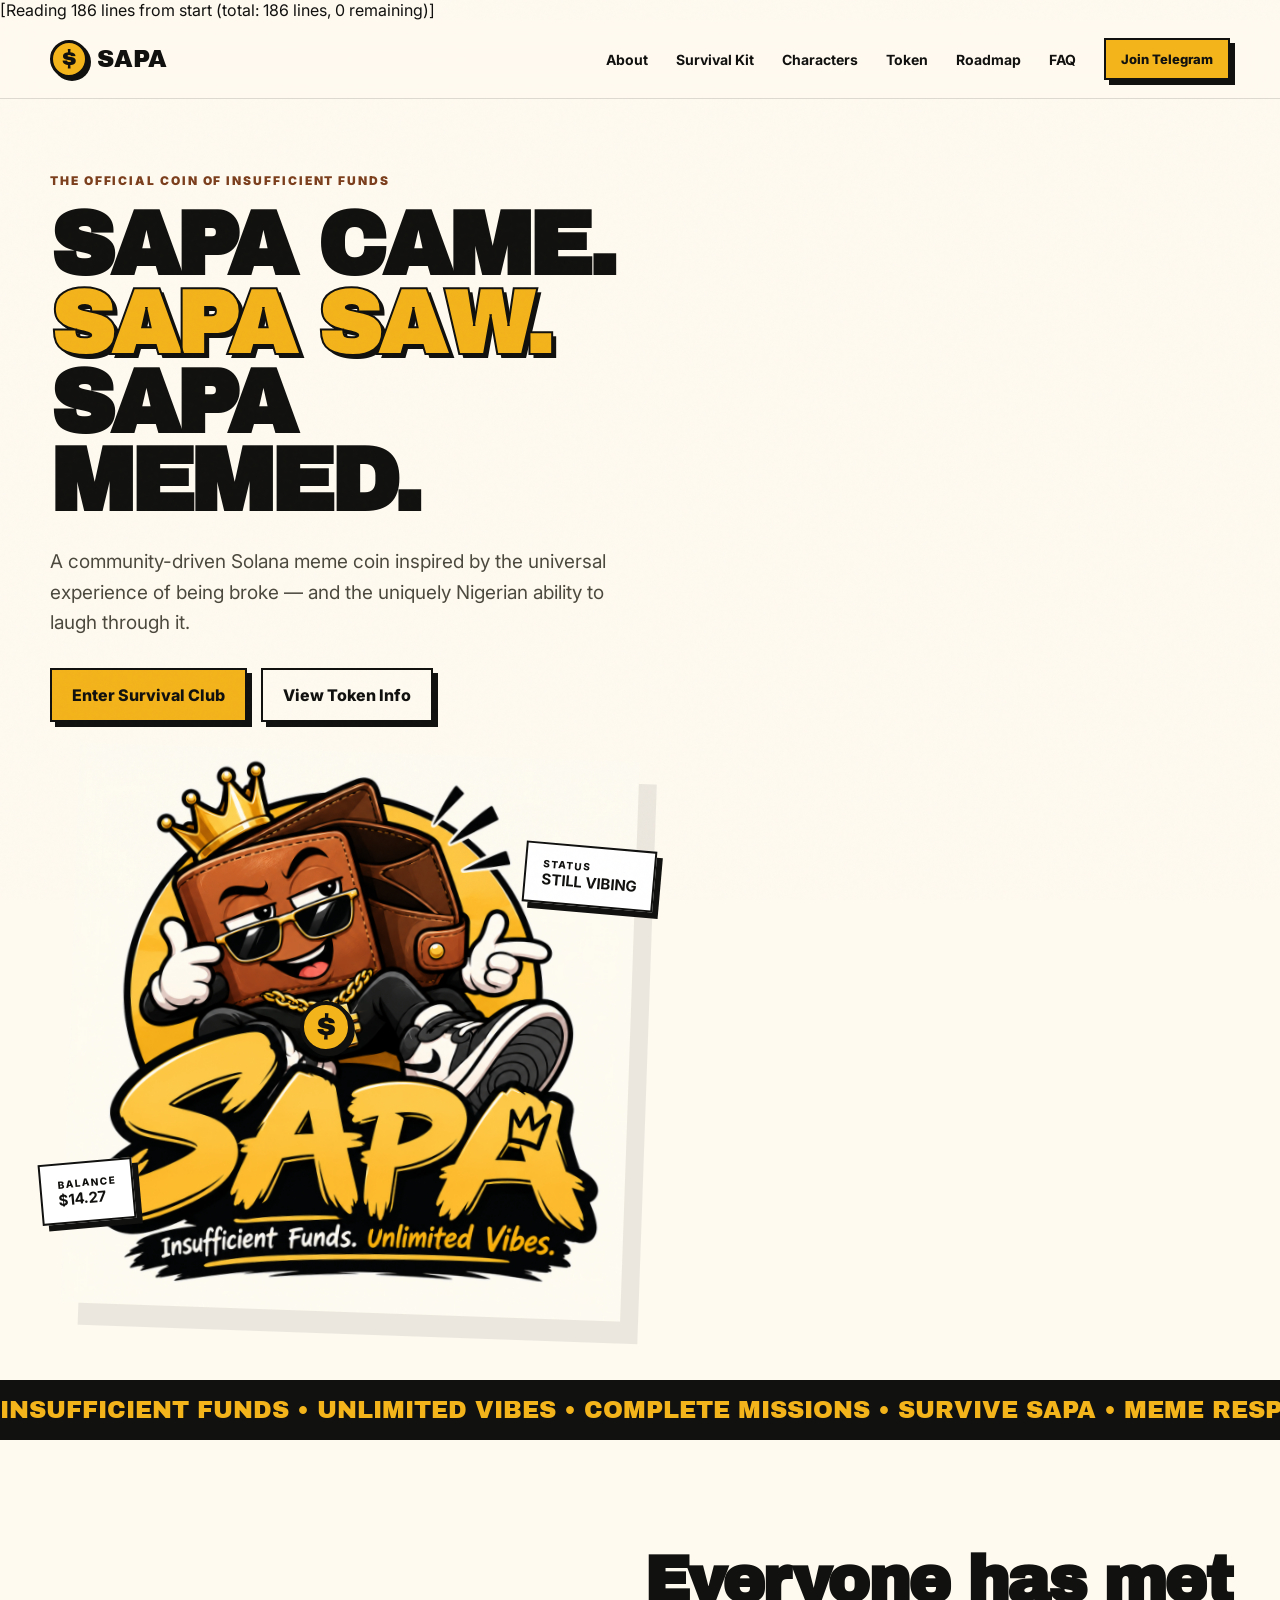
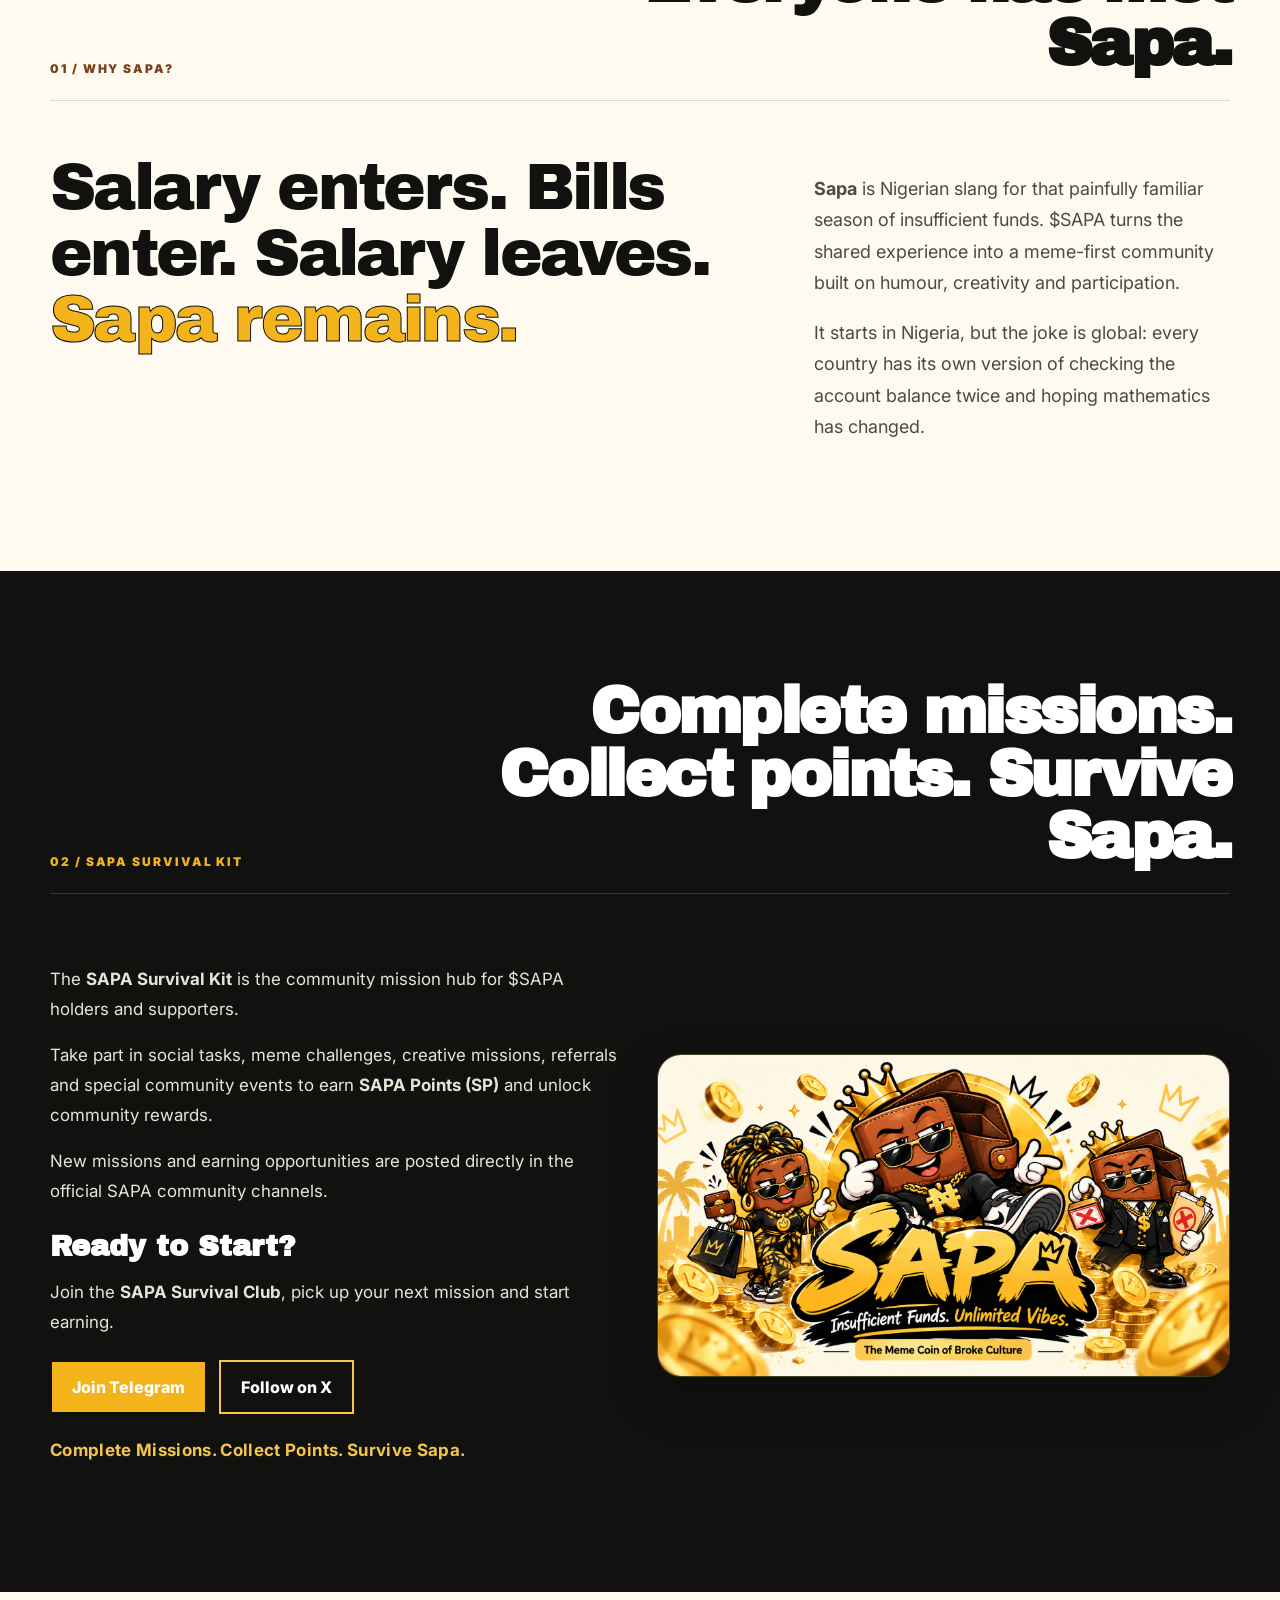
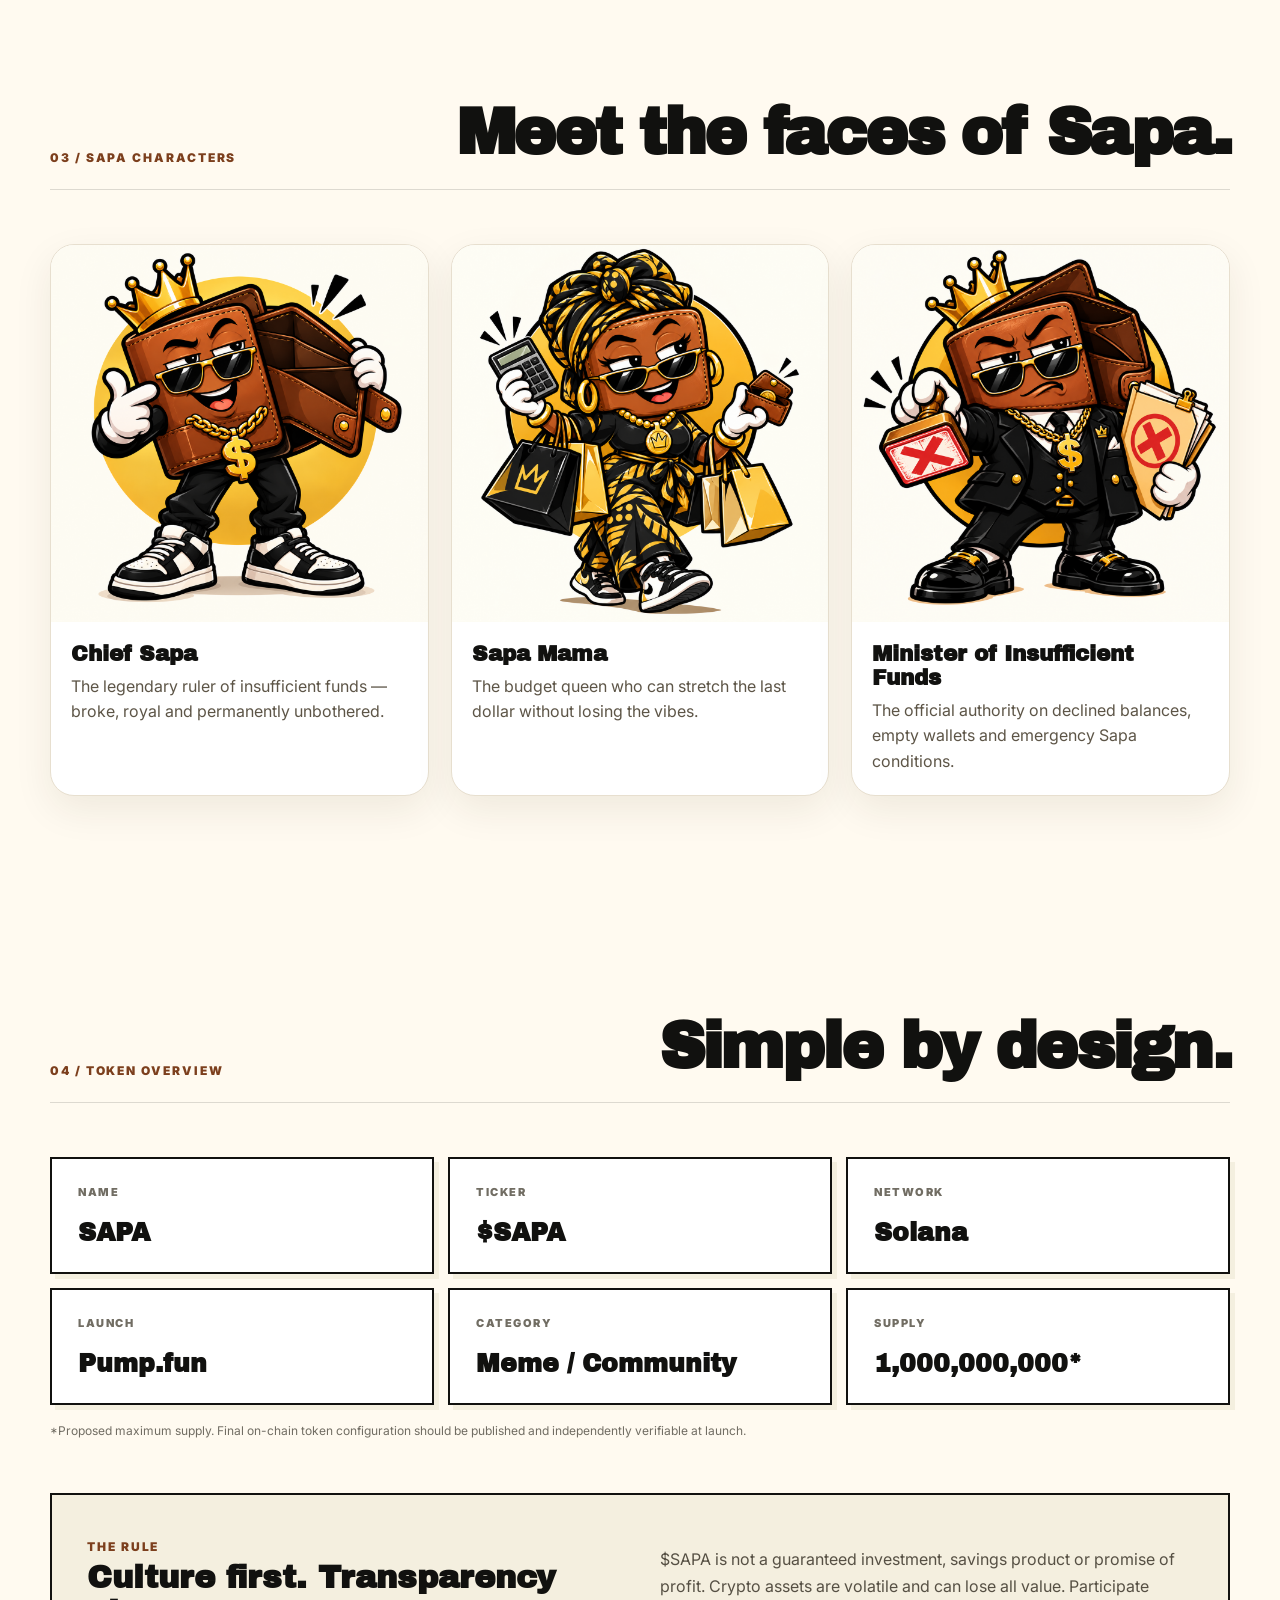
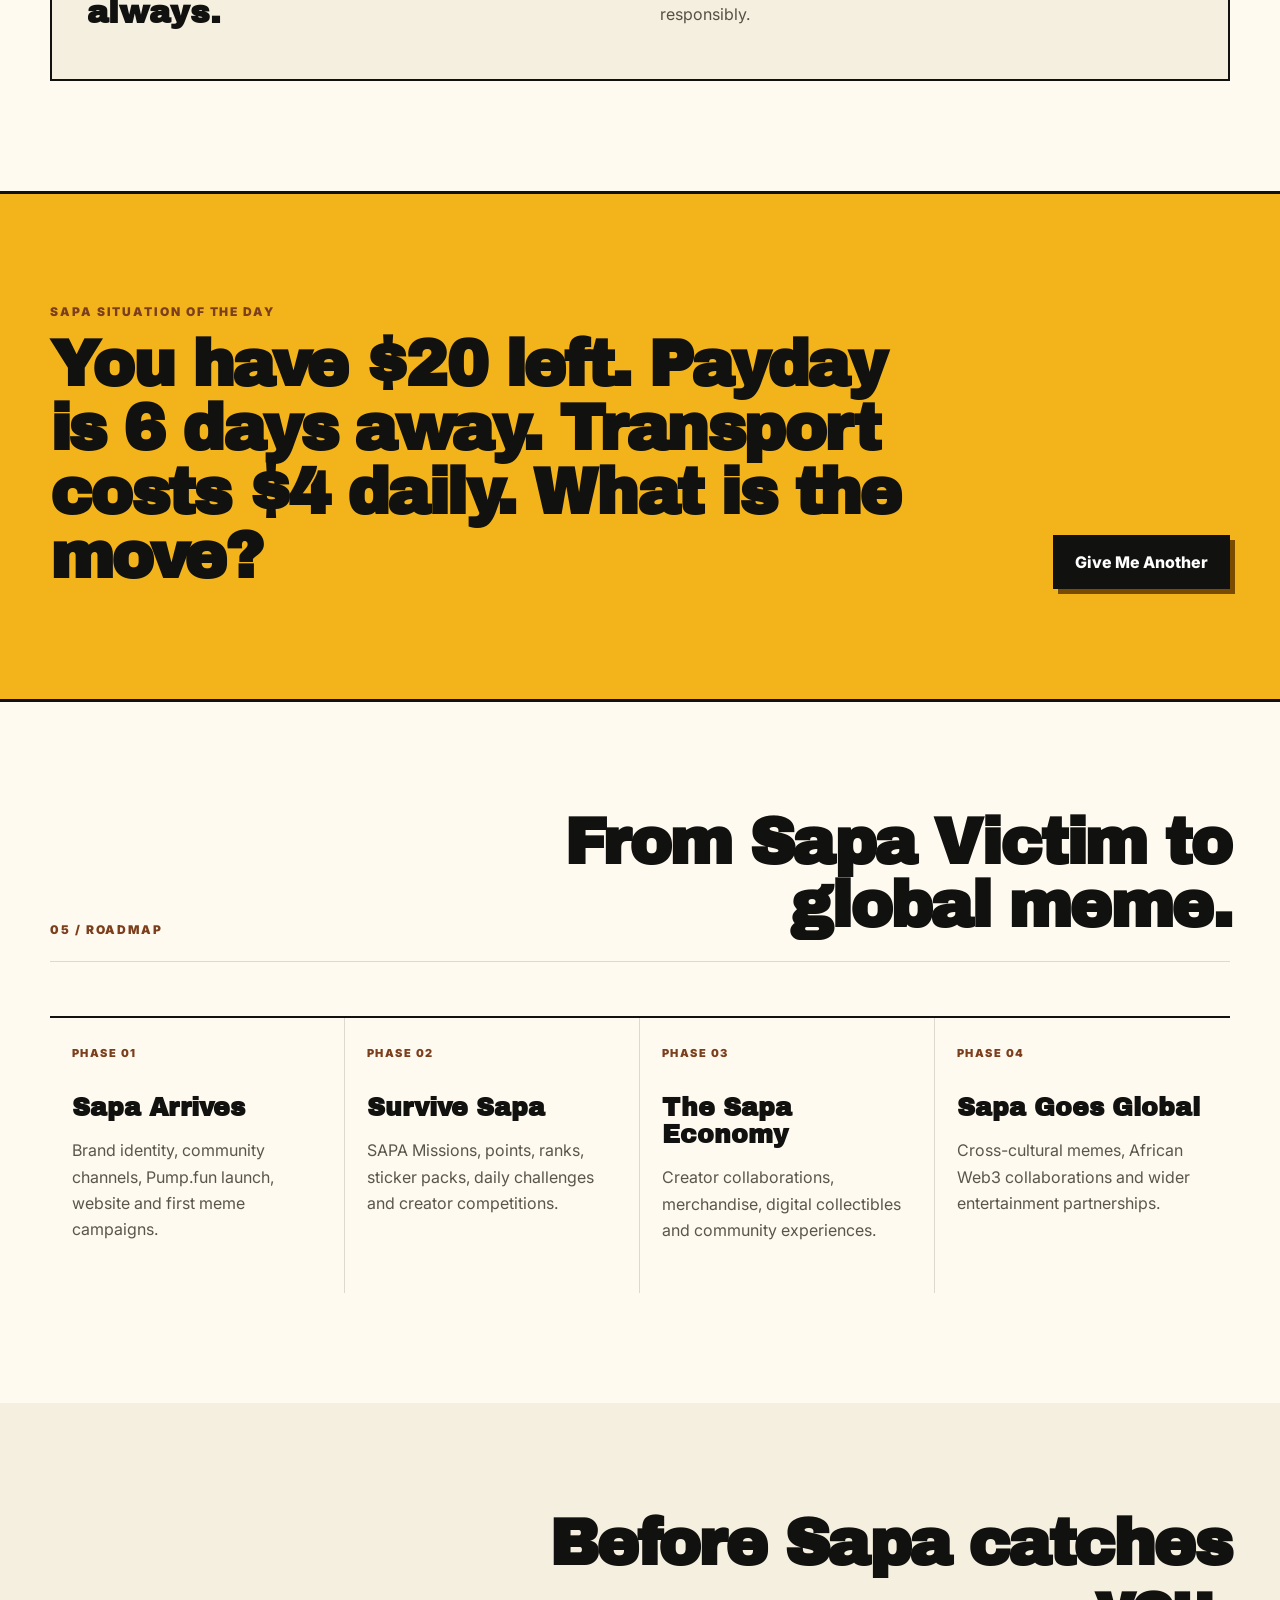
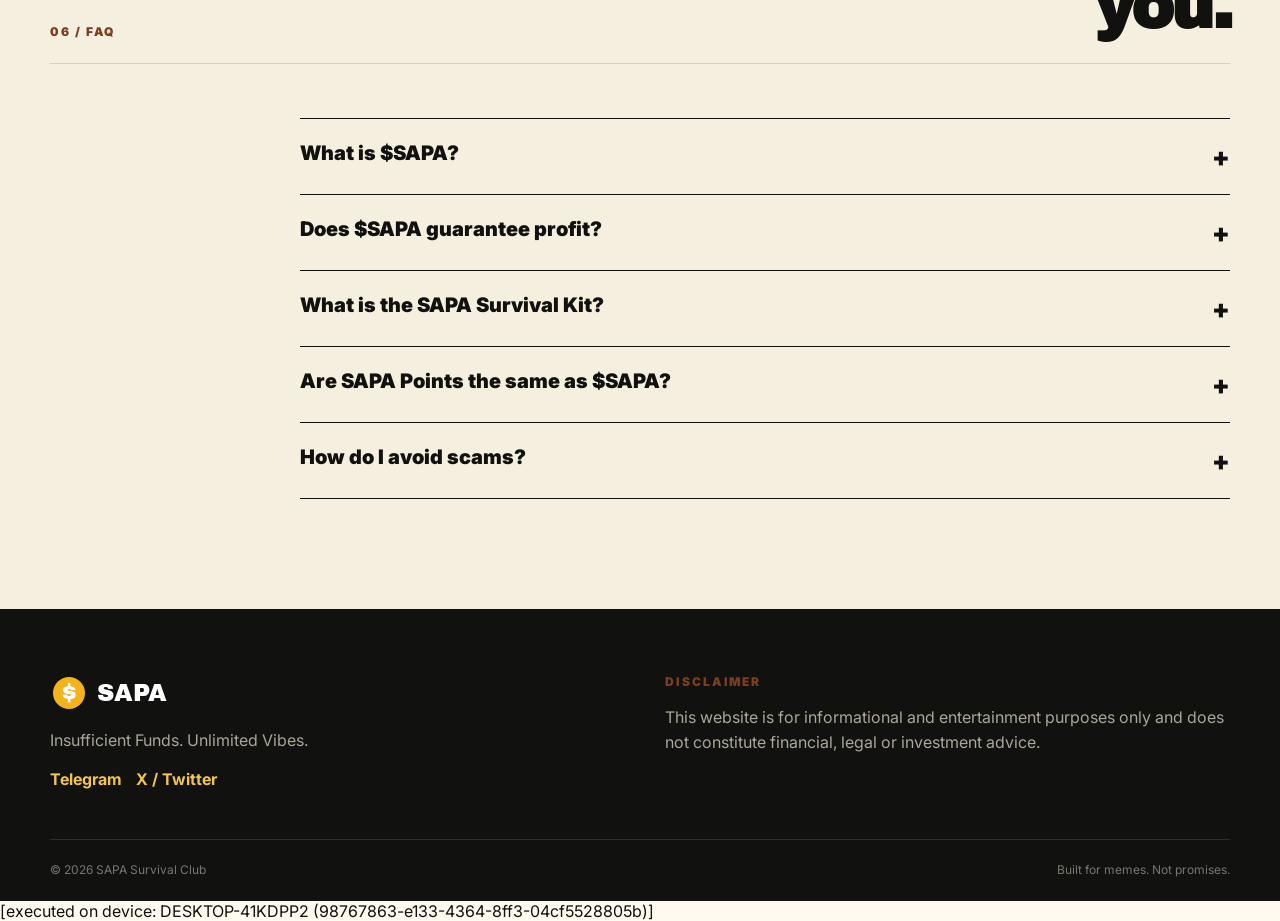
==== index.html @ d14138db "Initial SAPA site Co-authored-by: Copilot <223556219+Copilot@users.noreply.github.com>" ====
[Reading 186 lines from start (total: 186 lines, 0 remaining)]

<!DOCTYPE html>
<html lang="en">
<head>
  <meta charset="UTF-8" />
  <meta name="viewport" content="width=device-width, initial-scale=1.0" />
  <meta name="theme-color" content="#f3b31b" />
  <meta name="referrer" content="strict-origin-when-cross-origin" />
  <meta name="description" content="$SAPA — Insufficient Funds. Unlimited Vibes. A community-driven meme culture website inspired by Nigerian internet culture." />
  <title>$SAPA — Insufficient Funds. Unlimited Vibes.</title>
  <meta name="robots" content="index,follow" />
  <link rel="preconnect" href="https://fonts.googleapis.com">
  <link rel="preconnect" href="https://fonts.gstatic.com" crossorigin>
  <link href="https://fonts.googleapis.com/css2?family=Archivo+Black&family=Inter:wght@400;500;600;700;800&display=swap" rel="stylesheet">
  <link rel="stylesheet" href="styles.css" />
</head>
<body>
  <div class="noise"></div>
  <header class="nav-wrap">
    <nav class="nav container">
      <a class="brand" href="#home"><span class="coin-dot">$</span><span>SAPA</span></a>
      <button class="menu-btn" aria-label="Open menu" aria-expanded="false">☰</button>
      <div class="nav-links">
        <a href="#about">About</a>
        <a href="#survival">Survival Kit</a>
        <a href="#characters">Characters</a>
        <a href="#token">Token</a>
        <a href="#roadmap">Roadmap</a>
        <a href="#faq">FAQ</a>
      </div>
      <a class="btn btn-small" href="https://t.me/SAPALetMyPeopleGo" target="_blank" rel="noopener">Join Telegram</a>
    </nav>
  </header>

  <main>
    <section class="hero container" id="home">
      <div class="hero-copy">
        <div class="eyebrow">THE OFFICIAL COIN OF INSUFFICIENT FUNDS</div>
        <h1>SAPA CAME.<br><span>SAPA SAW.</span><br>SAPA MEMED.</h1>
        <p class="hero-sub">A community-driven Solana meme coin inspired by the universal experience of being broke — and the uniquely Nigerian ability to laugh through it.</p>
        <div class="hero-actions">
          <a class="btn" href="#survival">Enter Survival Club</a>
          <a class="btn btn-ghost" href="#token">View Token Info</a>
        </div>
        
      <div class="hero-art">
        <div class="halo"></div>
        <img src="sapa-logo.png" alt="SAPA crowned wallet mascot" />
        <span class="currency-pendant" aria-hidden="true">$</span>
        <div class="float-card card-one">BALANCE<br><strong>$14.27</strong></div>
        <div class="float-card card-two">STATUS<br><strong>STILL VIBING</strong></div>
      </div>
    </section>

    <section class="ticker" aria-label="SAPA slogans">
      <div class="ticker-track">
        <span>INSUFFICIENT FUNDS • UNLIMITED VIBES • COMPLETE MISSIONS • SURVIVE SAPA • MEME RESPONSIBLY •</span>
        <span>INSUFFICIENT FUNDS • UNLIMITED VIBES • COMPLETE MISSIONS • SURVIVE SAPA • MEME RESPONSIBLY •</span>
      </div>
    </section>

    <section class="section container" id="about">
      <div class="section-heading">
        <span>01 / WHY SAPA?</span>
        <h2>Everyone has met Sapa.</h2>
      </div>
      <div class="split-grid">
        <div class="big-copy">Salary enters. Bills enter. Salary leaves. <em>Sapa remains.</em></div>
        <div class="body-copy">
          <p><strong>Sapa</strong> is Nigerian slang for that painfully familiar season of insufficient funds. $SAPA turns the shared experience into a meme-first community built on humour, creativity and participation.</p>
          <p>It starts in Nigeria, but the joke is global: every country has its own version of checking the account balance twice and hoping mathematics has changed.</p>
        </div>
      </div>
    </section>

    <section class="section dark-section" id="survival">
      <div class="container">
        <div class="section-heading light">
          <span>02 / SAPA SURVIVAL KIT</span>
          <h2>Complete missions. Collect points. Survive Sapa.</h2>
        </div>
        <div class="survival-simple">
          <div class="survival-copy">
            <p>The <strong>SAPA Survival Kit</strong> is the community mission hub for $SAPA holders and supporters.</p>
            <p>Take part in social tasks, meme challenges, creative missions, referrals and special community events to earn <strong>SAPA Points (SP)</strong> and unlock community rewards.</p>
            <p>New missions and earning opportunities are posted directly in the official SAPA community channels.</p>
            <h3>Ready to Start?</h3>
            <p>Join the <strong>SAPA Survival Club</strong>, pick up your next mission and start earning.</p>
            <div class="social-actions">
              <a class="btn" href="https://t.me/SAPALetMyPeopleGo" target="_blank" rel="noopener">Join Telegram</a>
              <a class="btn btn-ghost light-ghost" href="https://x.com/Sapamemecoin" target="_blank" rel="noopener">Follow on X</a>
            </div>
            <p class="survival-tagline"><strong>Complete Missions. Collect Points. Survive Sapa.</strong></p>
          </div>
          <div class="survival-image"><img src="sapa-banner.png" alt="$SAPA Survival Club banner with SAPA characters" /></div>
        </div>
      </div>
    </section>


    <section class="section container" id="characters">
      <div class="section-heading">
        <span>03 / SAPA CHARACTERS</span>
        <h2>Meet the faces of Sapa.</h2>
      </div>
      <div class="character-grid">
        <article class="character-card"><img src="chief-sapa.png" alt="Chief Sapa character" /><div><h3>Chief Sapa</h3><p>The legendary ruler of insufficient funds — broke, royal and permanently unbothered.</p></div></article>
        <article class="character-card"><img src="sapa-mama.png" alt="Sapa Mama character" /><div><h3>Sapa Mama</h3><p>The budget queen who can stretch the last dollar without losing the vibes.</p></div></article>
        <article class="character-card"><img src="minister-sapa.png" alt="Minister of Insufficient Funds character" /><div><h3>Minister of Insufficient Funds</h3><p>The official authority on declined balances, empty wallets and emergency Sapa conditions.</p></div></article>
      </div>
    </section>

    <section class="section container" id="token">
      <div class="section-heading">
        <span>04 / TOKEN OVERVIEW</span>
        <h2>Simple by design.</h2>
      </div>
      <div class="token-grid">
        <div class="token-stat"><span>Name</span><strong>SAPA</strong></div>
        <div class="token-stat"><span>Ticker</span><strong>$SAPA</strong></div>
        <div class="token-stat"><span>Network</span><strong>Solana</strong></div>
        <div class="token-stat"><span>Launch</span><strong>Pump.fun</strong></div>
        <div class="token-stat"><span>Category</span><strong>Meme / Community</strong></div>
        <div class="token-stat"><span>Supply</span><strong>1,000,000,000*</strong></div>
      </div>
      <p class="footnote">*Proposed maximum supply. Final on-chain token configuration should be published and independently verifiable at launch.</p>

      <div class="token-cta">
        <div><span class="label">THE RULE</span><h3>Culture first. Transparency always.</h3></div>
        <p>$SAPA is not a guaranteed investment, savings product or promise of profit. Crypto assets are volatile and can lose all value. Participate responsibly.</p>
      </div>
    </section>

    <section class="section situation-section">
      <div class="container situation-wrap">
        <div>
          <span class="label">SAPA SITUATION OF THE DAY</span>
          <h2 id="situationText">You have $20 left. Payday is 6 days away. Transport costs $4 daily. What is the move?</h2>
        </div>
        <button class="btn btn-dark" id="newSituation">Give Me Another</button>
      </div>
    </section>

    <section class="section container" id="roadmap">
      <div class="section-heading">
        <span>05 / ROADMAP</span>
        <h2>From Sapa Victim to global meme.</h2>
      </div>
      <div class="roadmap">
        <article><span>PHASE 01</span><h3>Sapa Arrives</h3><p>Brand identity, community channels, Pump.fun launch, website and first meme campaigns.</p></article>
        <article><span>PHASE 02</span><h3>Survive Sapa</h3><p>SAPA Missions, points, ranks, sticker packs, daily challenges and creator competitions.</p></article>
        <article><span>PHASE 03</span><h3>The Sapa Economy</h3><p>Creator collaborations, merchandise, digital collectibles and community experiences.</p></article>
        <article><span>PHASE 04</span><h3>Sapa Goes Global</h3><p>Cross-cultural memes, African Web3 collaborations and wider entertainment partnerships.</p></article>
      </div>
    </section>

    <section class="section faq-section" id="faq">
      <div class="container">
        <div class="section-heading">
          <span>06 / FAQ</span>
          <h2>Before Sapa catches you.</h2>
        </div>
        <div class="faq-list">
          <details><summary>What is $SAPA?</summary><p>$SAPA is a Solana-based community meme token inspired by Nigerian internet slang for being broke or financially stretched.</p></details>
          <details><summary>Does $SAPA guarantee profit?</summary><p>No. $SAPA is a speculative meme token. There are no guaranteed returns, dividends or promises that its price will increase.</p></details>
          <details><summary>What is the SAPA Survival Kit?</summary><p>It is the project's engagement layer: missions, memes, points, ranks, challenges, digital content and community experiences.</p></details>
          <details><summary>Are SAPA Points the same as $SAPA?</summary><p>No. SAPA Points are intended as an off-chain participation and reputation system unless the project explicitly announces otherwise.</p></details>
          <details><summary>How do I avoid scams?</summary><p>Only use links from verified SAPA channels. Never share your seed phrase, private key, password or banking PIN with anyone.</p></details>
        </div>
      </div>
    </section>
  </main>

  <footer class="footer">
    <div class="container footer-grid">
      <div><div class="brand"><span class="coin-dot">$</span><span>SAPA</span></div><p>Insufficient Funds. Unlimited Vibes.</p><div class="footer-socials"><a href="https://t.me/SAPALetMyPeopleGo" target="_blank" rel="noopener">Telegram</a><a href="https://x.com/Sapamemecoin" target="_blank" rel="noopener">X / Twitter</a></div></div>
      <div><span class="label">DISCLAIMER</span><p>This website is for informational and entertainment purposes only and does not constitute financial, legal or investment advice.</p></div>
    </div>
    <div class="container footer-bottom"><span>© 2026 SAPA Survival Club</span><span>Built for memes. Not promises.</span></div>
  </footer>

  <script src="script.js"></script>
</body>
</html>

[executed on device: DESKTOP-41KDPP2 (98767863-e133-4364-8ff3-04cf5528805b)]
---- styles.css ----
:root{
  --ink:#11110f;
  --cream:#f4efdf;
  --paper:#fffaf0;
  --gold:#f3b31b;
  --gold2:#ffd15b;
  --brown:#7c3f1d;
  --muted:#716d63;
  --line:rgba(17,17,15,.14);
}
*{box-sizing:border-box}
html{scroll-behavior:smooth}
body{margin:0;font-family:Inter,system-ui,sans-serif;background:var(--paper);color:var(--ink);overflow-x:hidden}
a{color:inherit;text-decoration:none}
button,input{font:inherit}
.container{width:min(1180px,calc(100% - 40px));margin:auto}
.noise{position:fixed;inset:0;pointer-events:none;opacity:.04;z-index:20;background-image:url("data:image/svg+xml,%3Csvg viewBox='0 0 200 200' xmlns='http://www.w3.org/2000/svg'%3E%3Cfilter id='n'%3E%3CfeTurbulence type='fractalNoise' baseFrequency='.9' numOctaves='3' stitchTiles='stitch'/%3E%3C/filter%3E%3Crect width='100%25' height='100%25' filter='url(%23n)' opacity='.35'/%3E%3C/svg%3E")}
.nav-wrap{position:sticky;top:0;z-index:50;background:rgba(255,250,240,.86);backdrop-filter:blur(14px);border-bottom:1px solid var(--line)}
.nav{height:78px;display:flex;align-items:center;gap:28px}
.brand{font-family:'Archivo Black',sans-serif;font-size:24px;display:flex;align-items:center;gap:9px}
.coin-dot{width:38px;height:38px;border-radius:50%;background:var(--gold);display:grid;place-items:center;border:3px solid var(--ink);box-shadow:3px 3px 0 var(--ink)}
.nav-links{display:flex;gap:28px;margin-left:auto;font-weight:700;font-size:14px}
.nav-links a:hover{color:var(--brown)}
.menu-btn{display:none;background:none;border:0;font-size:28px}
.btn{display:inline-flex;align-items:center;justify-content:center;padding:15px 20px;background:var(--gold);border:2px solid var(--ink);font-weight:800;box-shadow:5px 5px 0 var(--ink);transition:.18s transform,.18s box-shadow;cursor:pointer}
.btn:hover{transform:translate(3px,3px);box-shadow:2px 2px 0 var(--ink)}
.btn-small{padding:11px 15px;font-size:13px}
.btn-ghost{background:transparent}
.btn-dark{background:var(--ink);color:white;box-shadow:5px 5px 0 #7a4c00;border-color:var(--ink)}
.hero{min-height:760px;display:grid;grid-template-columns:1.05fr .95fr;gap:36px;align-items:center;padding:74px 0 68px}
.eyebrow,.section-heading span,.label{font-size:12px;font-weight:900;letter-spacing:.16em;text-transform:uppercase;color:var(--brown)}
.hero h1{font-family:'Archivo Black',sans-serif;font-size:clamp(55px,7vw,96px);line-height:.88;margin:18px 0 26px;letter-spacing:-.055em}
.hero h1 span{color:var(--gold);-webkit-text-stroke:2px var(--ink);text-shadow:4px 4px 0 var(--ink)}
.hero-sub{font-size:19px;line-height:1.6;max-width:650px;color:#4c493f}
.hero-actions{display:flex;gap:14px;flex-wrap:wrap;margin:30px 0}
.contract-card{display:flex;align-items:center;gap:12px;border:1px solid var(--line);padding:10px;background:#fff;max-width:610px}
.contract-card span{font-weight:900;background:var(--ink);color:white;padding:8px 10px}
.contract-card code{font-size:12px;overflow:hidden;text-overflow:ellipsis;white-space:nowrap;flex:1}
.contract-card button{border:0;background:var(--cream);font-weight:800;padding:9px 12px;cursor:pointer}
.microcopy{font-size:12px;color:var(--muted)}
.hero-art{position:relative;min-height:560px;display:grid;place-items:center}
.hero-art img{position:relative;z-index:2;width:min(560px,100%);filter:drop-shadow(18px 22px 0 rgba(17,17,15,.08));transform:rotate(2deg)}
.currency-pendant{position:absolute;z-index:4;left:46%;top:49%;transform:translate(-50%,-50%) rotate(2deg);width:52px;height:52px;border-radius:50%;display:grid;place-items:center;background:var(--gold);border:4px solid var(--ink);color:var(--ink);font-family:'Archivo Black',sans-serif;font-size:32px;line-height:1;box-shadow:3px 3px 0 var(--ink)}
.halo{position:absolute;width:430px;height:430px;background:var(--gold2);border-radius:50%;border:4px solid var(--ink);box-shadow:20px 20px 0 rgba(17,17,15,.1)}
.float-card{position:absolute;z-index:3;background:#fff;border:2px solid var(--ink);padding:13px 16px;font-size:10px;font-weight:800;letter-spacing:.12em;box-shadow:6px 6px 0 var(--ink)}
.float-card strong{font-size:15px;letter-spacing:0}
.card-one{left:-10px;bottom:90px;transform:rotate(-5deg)}
.card-two{right:-4px;top:94px;transform:rotate(5deg)}
.ticker{background:var(--ink);color:var(--gold);overflow:hidden;border-top:3px solid var(--ink);border-bottom:3px solid var(--ink)}
.ticker-track{display:flex;width:max-content;animation:scroll 28s linear infinite;font-family:'Archivo Black',sans-serif;font-size:24px;padding:14px 0}
.ticker-track span{padding-right:24px}
@keyframes scroll{to{transform:translateX(-50%)}}
.section{padding:110px 0}
.section-heading{display:flex;align-items:end;justify-content:space-between;gap:30px;margin-bottom:54px;border-bottom:1px solid var(--line);padding-bottom:24px}
.section-heading h2{font-family:'Archivo Black',sans-serif;font-size:clamp(36px,5vw,68px);line-height:.98;letter-spacing:-.04em;margin:0;max-width:780px;text-align:right}
.split-grid{display:grid;grid-template-columns:1.25fr .75fr;gap:70px}
.big-copy{font-family:'Archivo Black',sans-serif;font-size:clamp(38px,5vw,70px);line-height:1.03;letter-spacing:-.04em}
.big-copy em{font-style:normal;color:var(--gold);-webkit-text-stroke:1px var(--ink)}
.body-copy{font-size:18px;line-height:1.75;color:#4f4a3f}
.dark-section{background:var(--ink);color:white}
.section-heading.light{border-color:rgba(255,255,255,.15)}
.section-heading.light span{color:var(--gold)}
.mission-grid{display:grid;grid-template-columns:repeat(3,1fr);gap:16px}
.mission-card{min-height:230px;padding:26px;border:1px solid rgba(255,255,255,.14);background:#171713;transition:.2s transform,.2s background}
.mission-card:hover{transform:translateY(-6px);background:#1f1f1a}
.mission-num{color:var(--gold);font-family:'Archivo Black',sans-serif;font-size:14px}
.mission-card h3{font-size:22px;margin:50px 0 10px}
.mission-card p{color:#aaa699;line-height:1.6}
.rank-panel{margin-top:28px;background:var(--gold);color:var(--ink);border:3px solid white;display:grid;grid-template-columns:.7fr 1.3fr;gap:50px;align-items:center;padding:34px;box-shadow:10px 10px 0 #4a4a42}
.rank-panel h3{font-family:'Archivo Black',sans-serif;font-size:34px;margin:8px 0}
.rank-control input{width:100%;accent-color:var(--ink)}
.rank-meta{display:flex;justify-content:space-between;font-weight:900;margin-top:8px}
.token-grid{display:grid;grid-template-columns:repeat(3,1fr);gap:14px}
.token-stat{padding:26px;border:2px solid var(--ink);background:#fff;box-shadow:5px 5px 0 var(--cream)}
.token-stat span{display:block;text-transform:uppercase;font-size:11px;font-weight:900;letter-spacing:.14em;color:var(--muted);margin-bottom:20px}
.token-stat strong{font-family:'Archivo Black',sans-serif;font-size:25px}
.footnote{font-size:12px;color:var(--muted);margin-top:18px}
.token-cta{margin-top:55px;background:var(--cream);border:2px solid var(--ink);padding:35px;display:grid;grid-template-columns:1fr 1fr;gap:40px;align-items:center}
.token-cta h3{font-family:'Archivo Black',sans-serif;font-size:32px;margin:6px 0}
.token-cta p{line-height:1.7;color:#565044}
.situation-section{background:var(--gold);border-top:3px solid var(--ink);border-bottom:3px solid var(--ink)}
.situation-wrap{display:grid;grid-template-columns:1fr auto;gap:50px;align-items:end}
.situation-wrap h2{font-family:'Archivo Black',sans-serif;font-size:clamp(38px,5vw,70px);line-height:1;letter-spacing:-.04em;max-width:900px;margin:14px 0 0}
.roadmap{display:grid;grid-template-columns:repeat(4,1fr);border-top:2px solid var(--ink)}
.roadmap article{padding:28px 22px 34px;border-right:1px solid var(--line)}
.roadmap article:last-child{border-right:0}
.roadmap span{font-size:11px;font-weight:900;color:var(--brown);letter-spacing:.13em}
.roadmap h3{font-family:'Archivo Black',sans-serif;font-size:25px;margin:34px 0 12px}
.roadmap p{line-height:1.65;color:#5b564b}
.faq-section{background:var(--cream)}
.faq-list{max-width:930px;margin-left:auto}
.faq-list details{border-top:1px solid var(--ink);padding:22px 0}
.faq-list details:last-child{border-bottom:1px solid var(--ink)}
.faq-list summary{cursor:pointer;font-weight:900;font-size:20px;list-style:none;display:flex;justify-content:space-between}
.faq-list summary:after{content:'+';font-size:26px}
.faq-list details[open] summary:after{content:'−'}
.faq-list p{max-width:760px;line-height:1.7;color:#5c564b}
.footer{background:var(--ink);color:white;padding:65px 0 24px}
.footer-grid{display:grid;grid-template-columns:1fr 1fr;gap:50px;align-items:start}
.footer-grid p{color:#aaa69a;line-height:1.6;max-width:580px}
.footer-bottom{display:flex;justify-content:space-between;color:#79766e;border-top:1px solid rgba(255,255,255,.12);margin-top:50px;padding-top:22px;font-size:12px}

@media (max-width:900px){
  .nav-links,.nav .btn-small{display:none}.menu-btn{display:block;margin-left:auto}.nav-links.open{display:flex;position:absolute;top:78px;left:0;right:0;background:var(--paper);padding:24px 20px;flex-direction:column;border-bottom:1px solid var(--line)}
  .hero{grid-template-columns:1fr;padding-top:54px}.hero-art{min-height:480px}.split-grid,.token-cta,.rank-panel,.situation-wrap{grid-template-columns:1fr}.mission-grid,.token-grid{grid-template-columns:repeat(2,1fr)}.roadmap{grid-template-columns:repeat(2,1fr)}.section-heading{display:block}.section-heading h2{text-align:left;margin-top:14px}.footer-grid{grid-template-columns:1fr}
}
@media (max-width:600px){
  .container{width:min(100% - 24px,1180px)}.hero{min-height:auto}.hero h1{font-size:52px}.hero-sub{font-size:17px}.hero-art{min-height:380px}.halo{width:290px;height:290px}.float-card{display:none}.mission-grid,.token-grid,.roadmap{grid-template-columns:1fr}.rank-panel{padding:24px}.section{padding:78px 0}.section-heading{margin-bottom:34px}.ticker-track{font-size:18px}.footer-bottom{display:block}.footer-bottom span{display:block;margin-top:7px}
}

@media (max-width:680px){.currency-pendant{width:38px;height:38px;font-size:23px;border-width:3px;left:46%;top:49%}}

/* Added community + character sections */
.survival-simple{display:grid;grid-template-columns:1fr 1fr;gap:34px;align-items:center}
.survival-copy p{font-size:1.06rem;line-height:1.75;color:#e9e4d8;max-width:720px}
.survival-copy h3{font-family:'Archivo Black',sans-serif;font-size:1.8rem;margin:24px 0 8px;color:#fff}
.social-actions{display:flex;gap:12px;flex-wrap:wrap;margin:22px 0}
.light-ghost{border-color:#f4c54d!important;color:#fff!important}
.survival-tagline{color:#f4c54d!important;letter-spacing:.02em}
.survival-image img{width:100%;border-radius:24px;border:1px solid rgba(244,197,77,.25);box-shadow:0 20px 50px rgba(0,0,0,.24);display:block}
.character-grid{display:grid;grid-template-columns:repeat(3,1fr);gap:22px}
.character-card{background:#fff;border:1px solid #e7dfcf;border-radius:24px;overflow:hidden;box-shadow:0 14px 38px rgba(50,38,10,.08)}
.character-card img{width:100%;aspect-ratio:1/1;object-fit:cover;display:block;background:#f7f1e7}
.character-card div{padding:20px}
.character-card h3{font-family:'Archivo Black',sans-serif;margin:0 0 8px;font-size:1.35rem}
.character-card p{margin:0;color:#5d5547;line-height:1.6}
.footer-socials{display:flex;gap:14px;flex-wrap:wrap;margin-top:12px}
.footer-socials a{color:#f4c54d;text-decoration:none;font-weight:700}
.footer-socials a:hover{text-decoration:underline}
@media(max-width:900px){.survival-simple{grid-template-columns:1fr}.character-grid{grid-template-columns:1fr 1fr}}
@media(max-width:640px){.character-grid{grid-template-columns:1fr}.social-actions .btn{width:100%;text-align:center}}
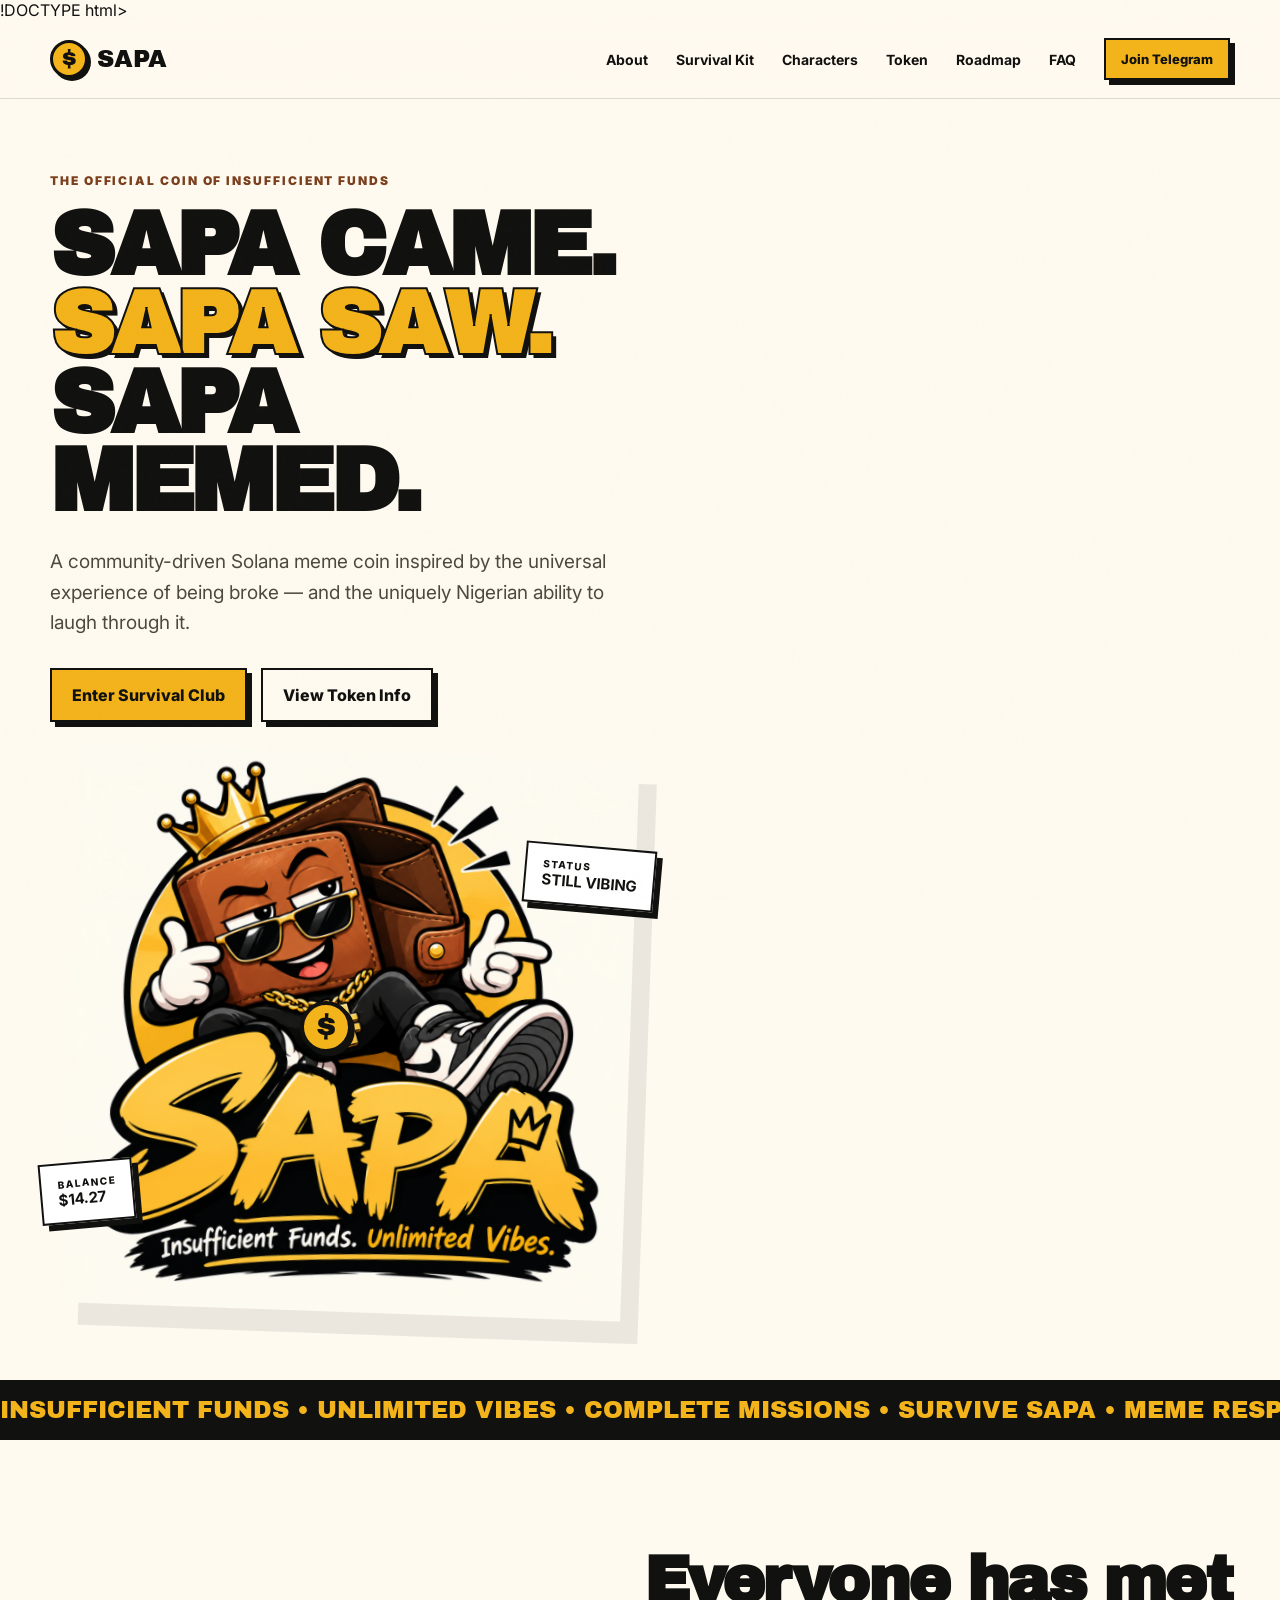
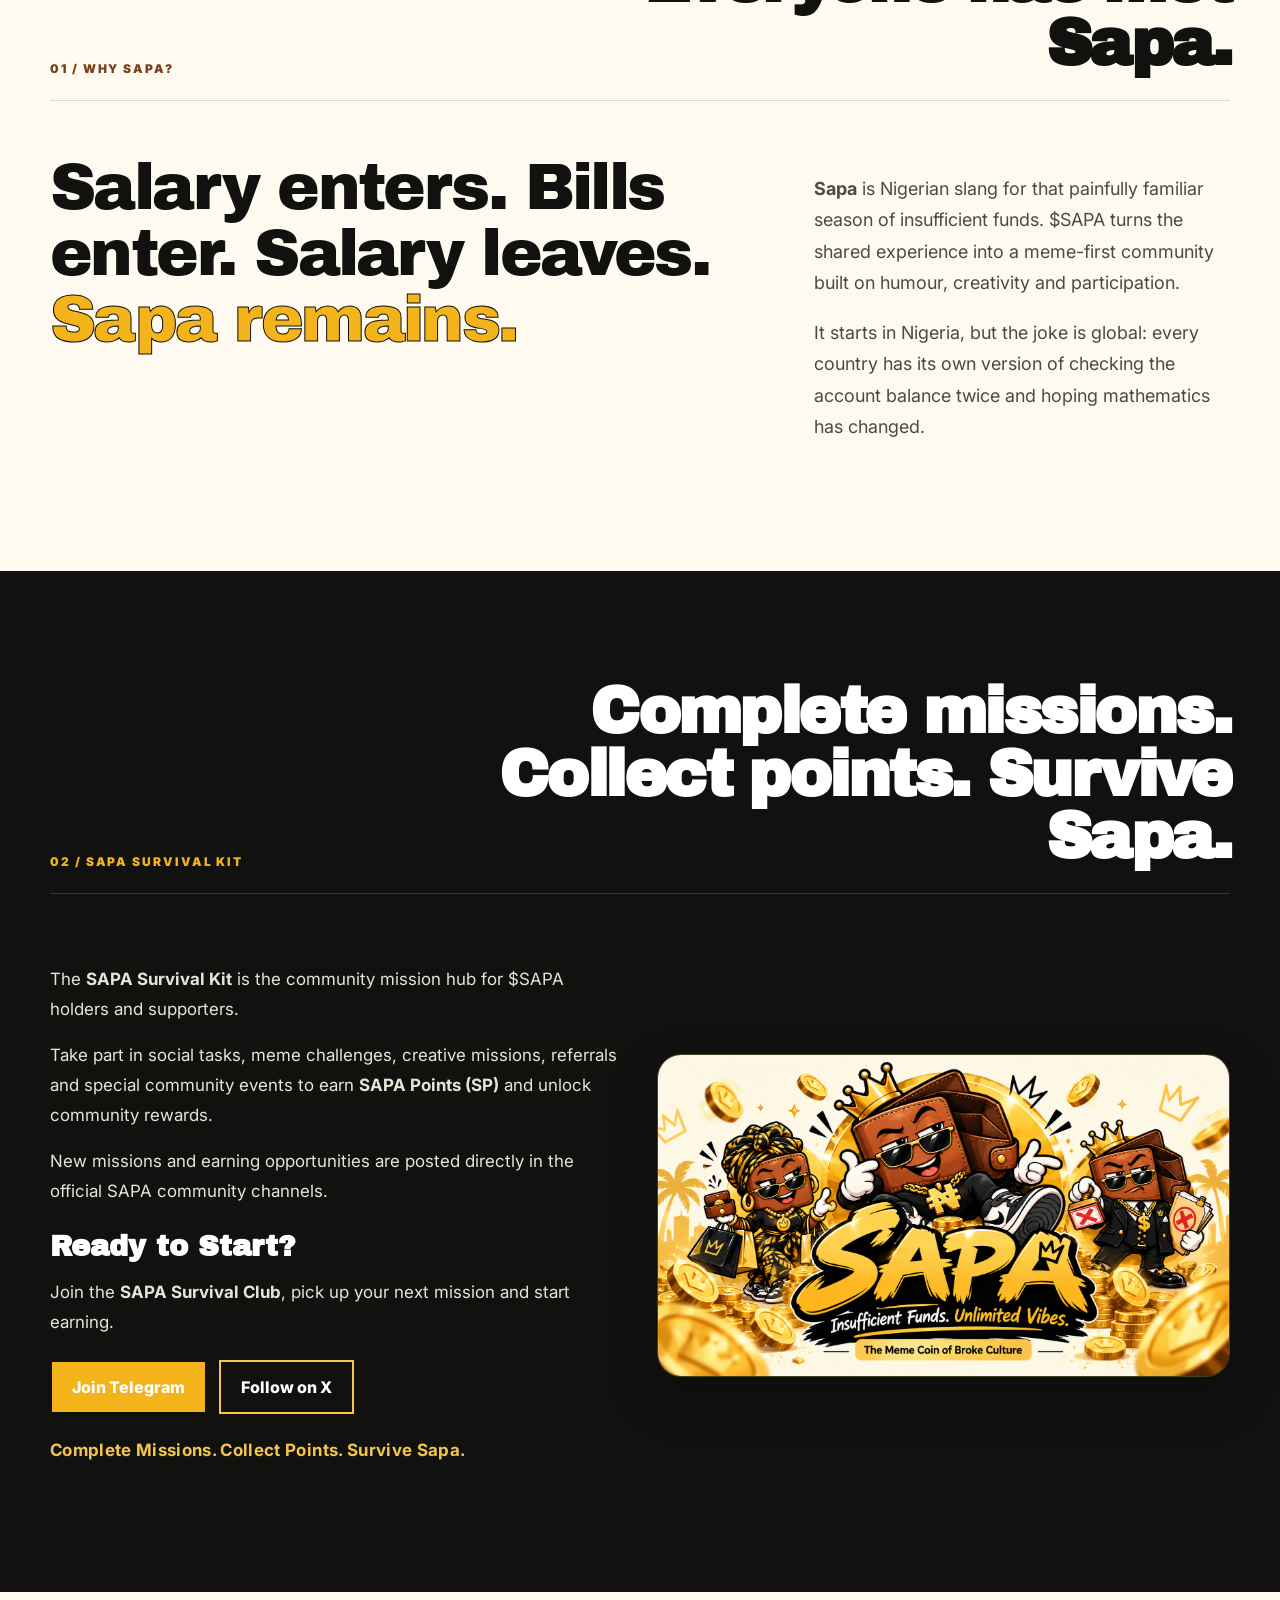
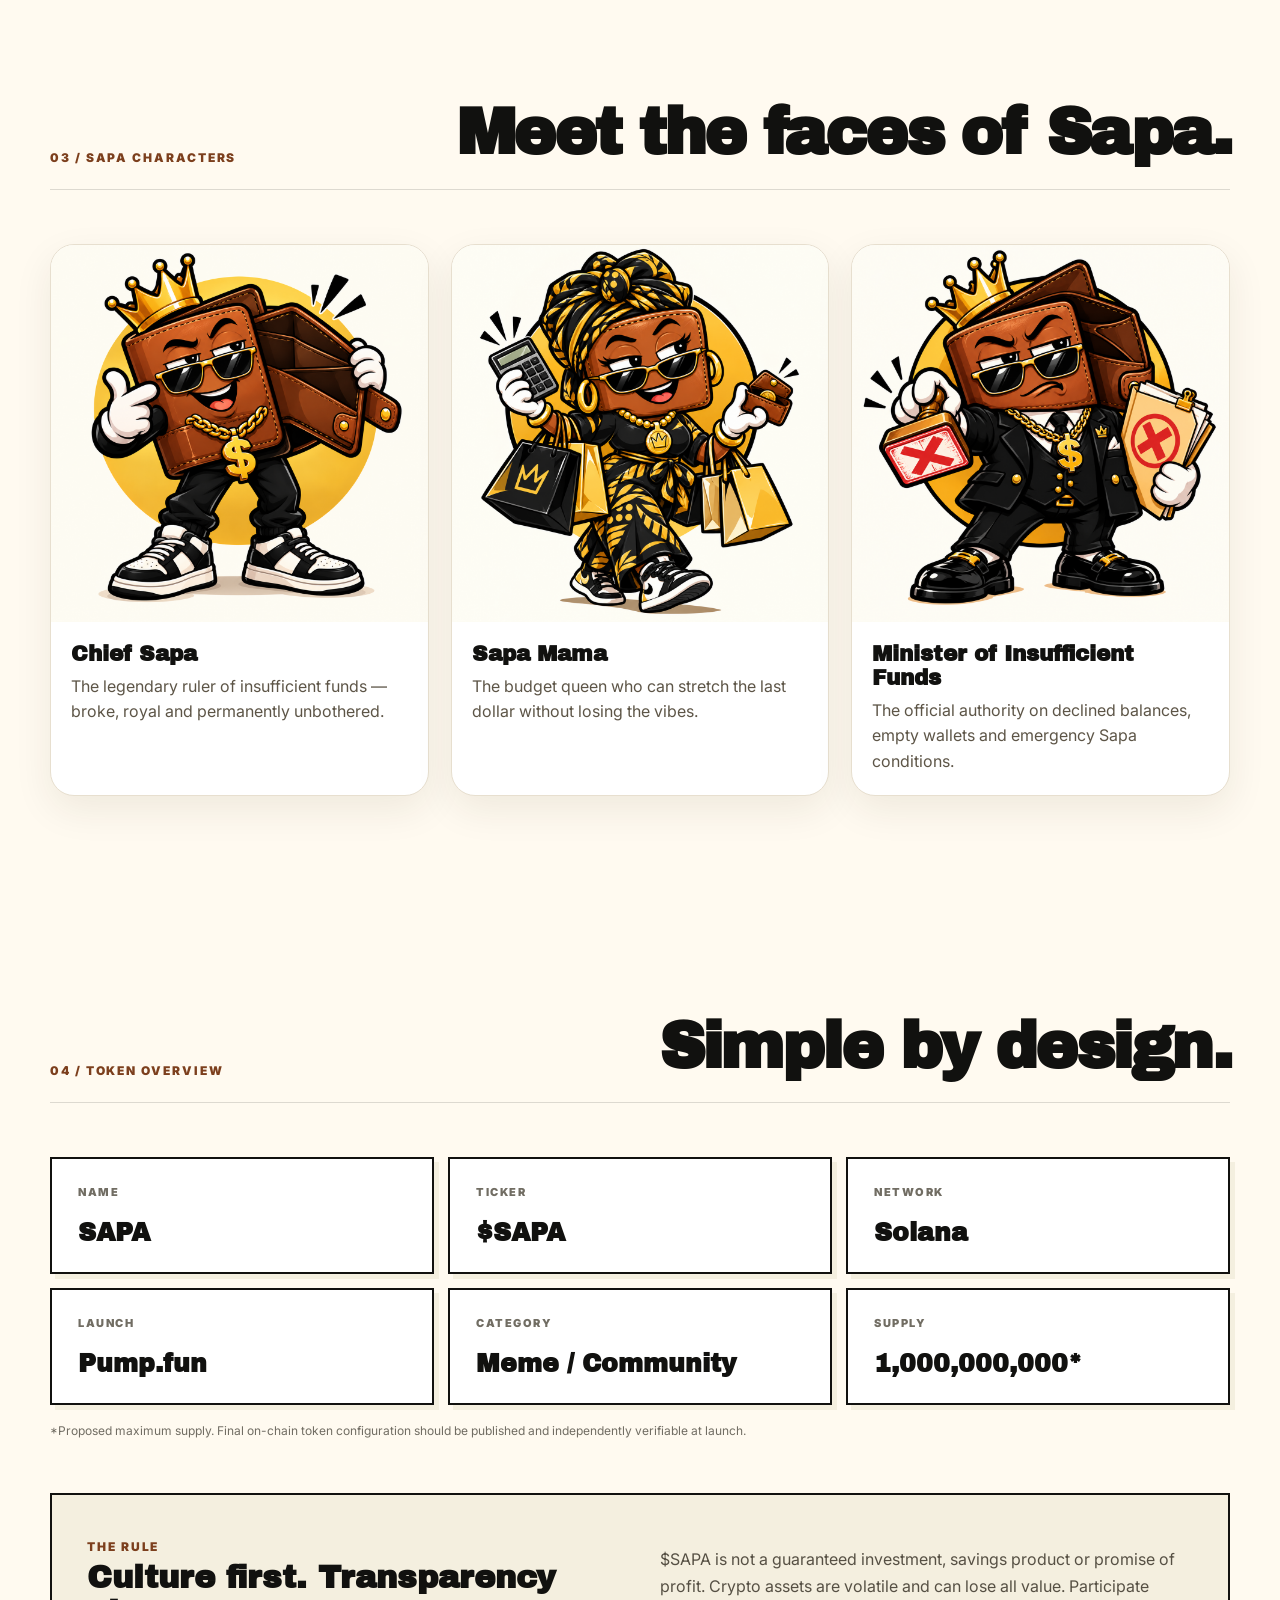
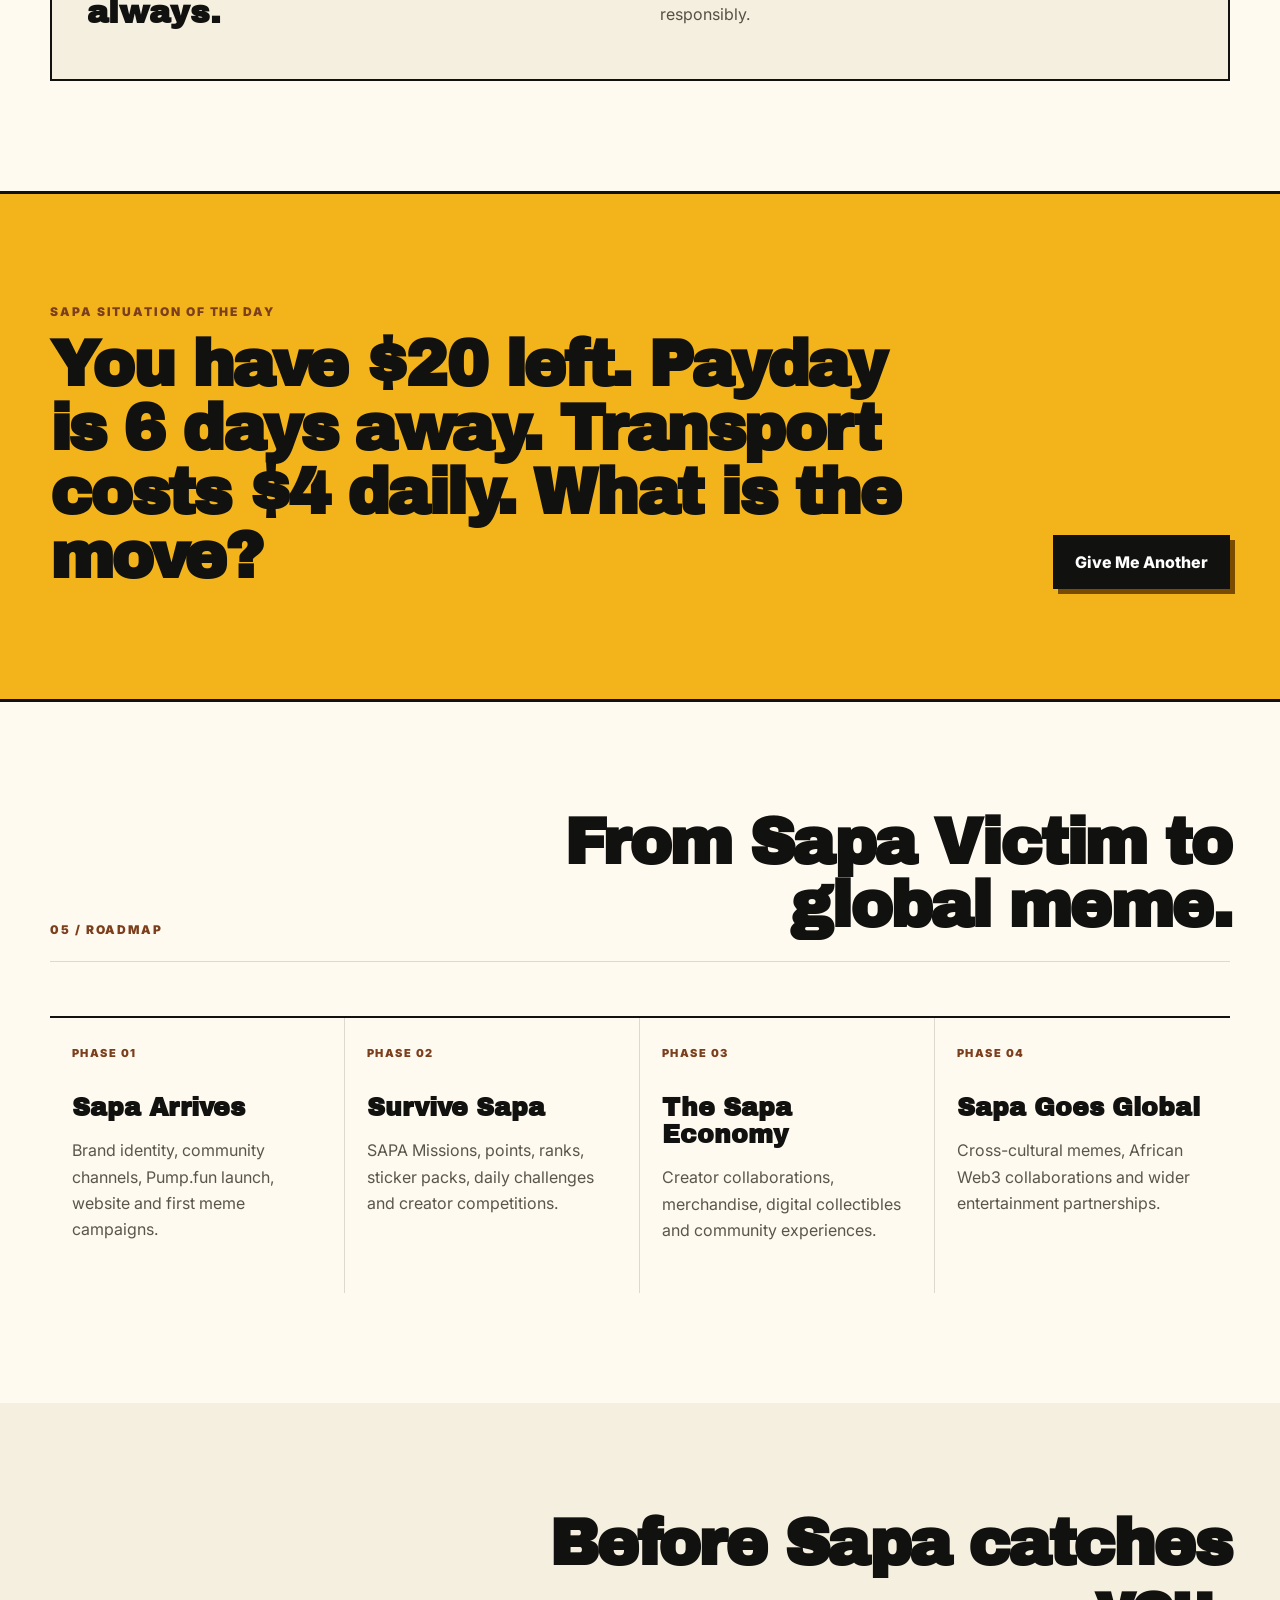
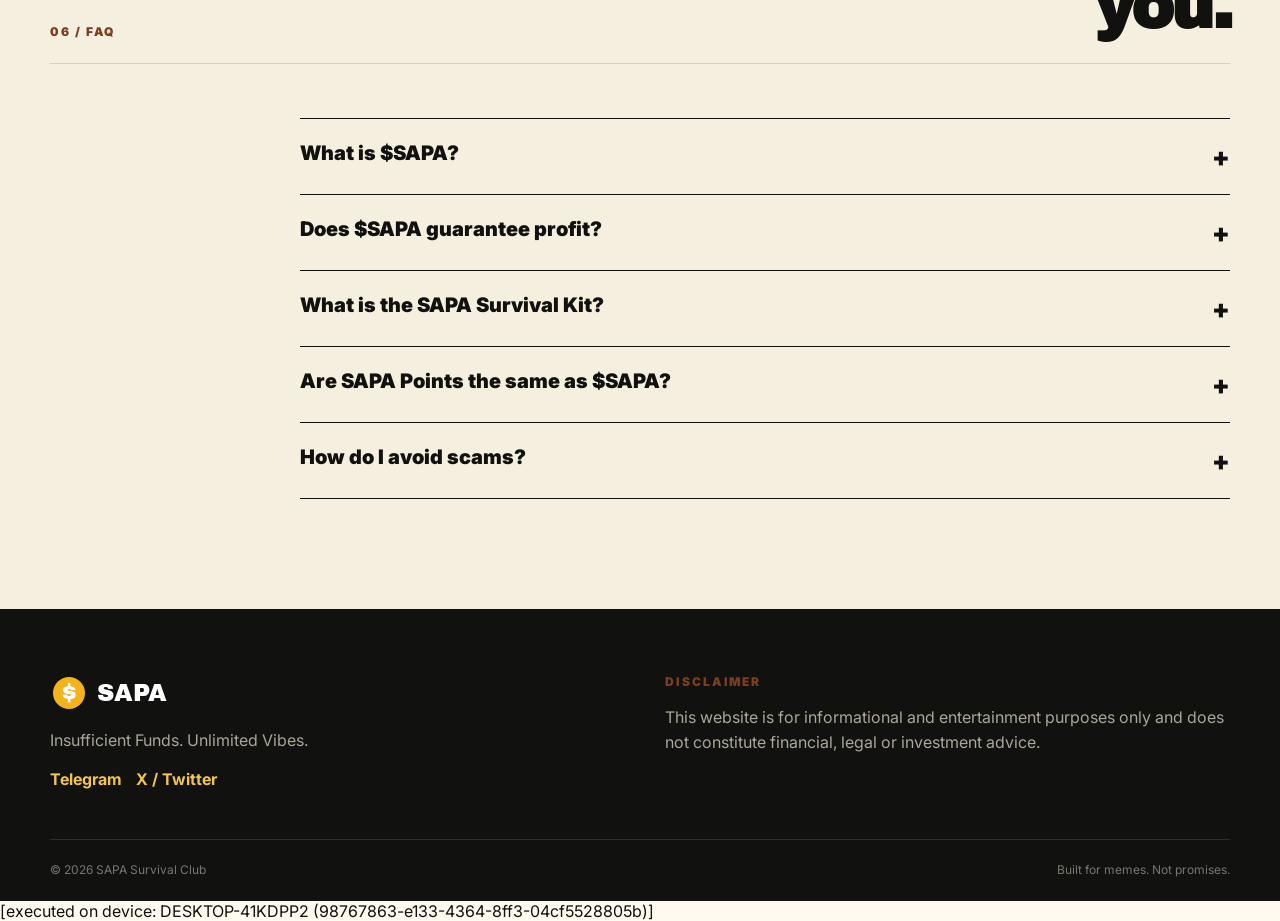
==== commit 68428f91: "removed lines 186" ====
--- a/index.html
+++ b/index.html
@@ -1,6 +1,4 @@
-[Reading 186 lines from start (total: 186 lines, 0 remaining)]
-
-<!DOCTYPE html>
+!DOCTYPE html>
 <html lang="en">
 <head>
   <meta charset="UTF-8" />
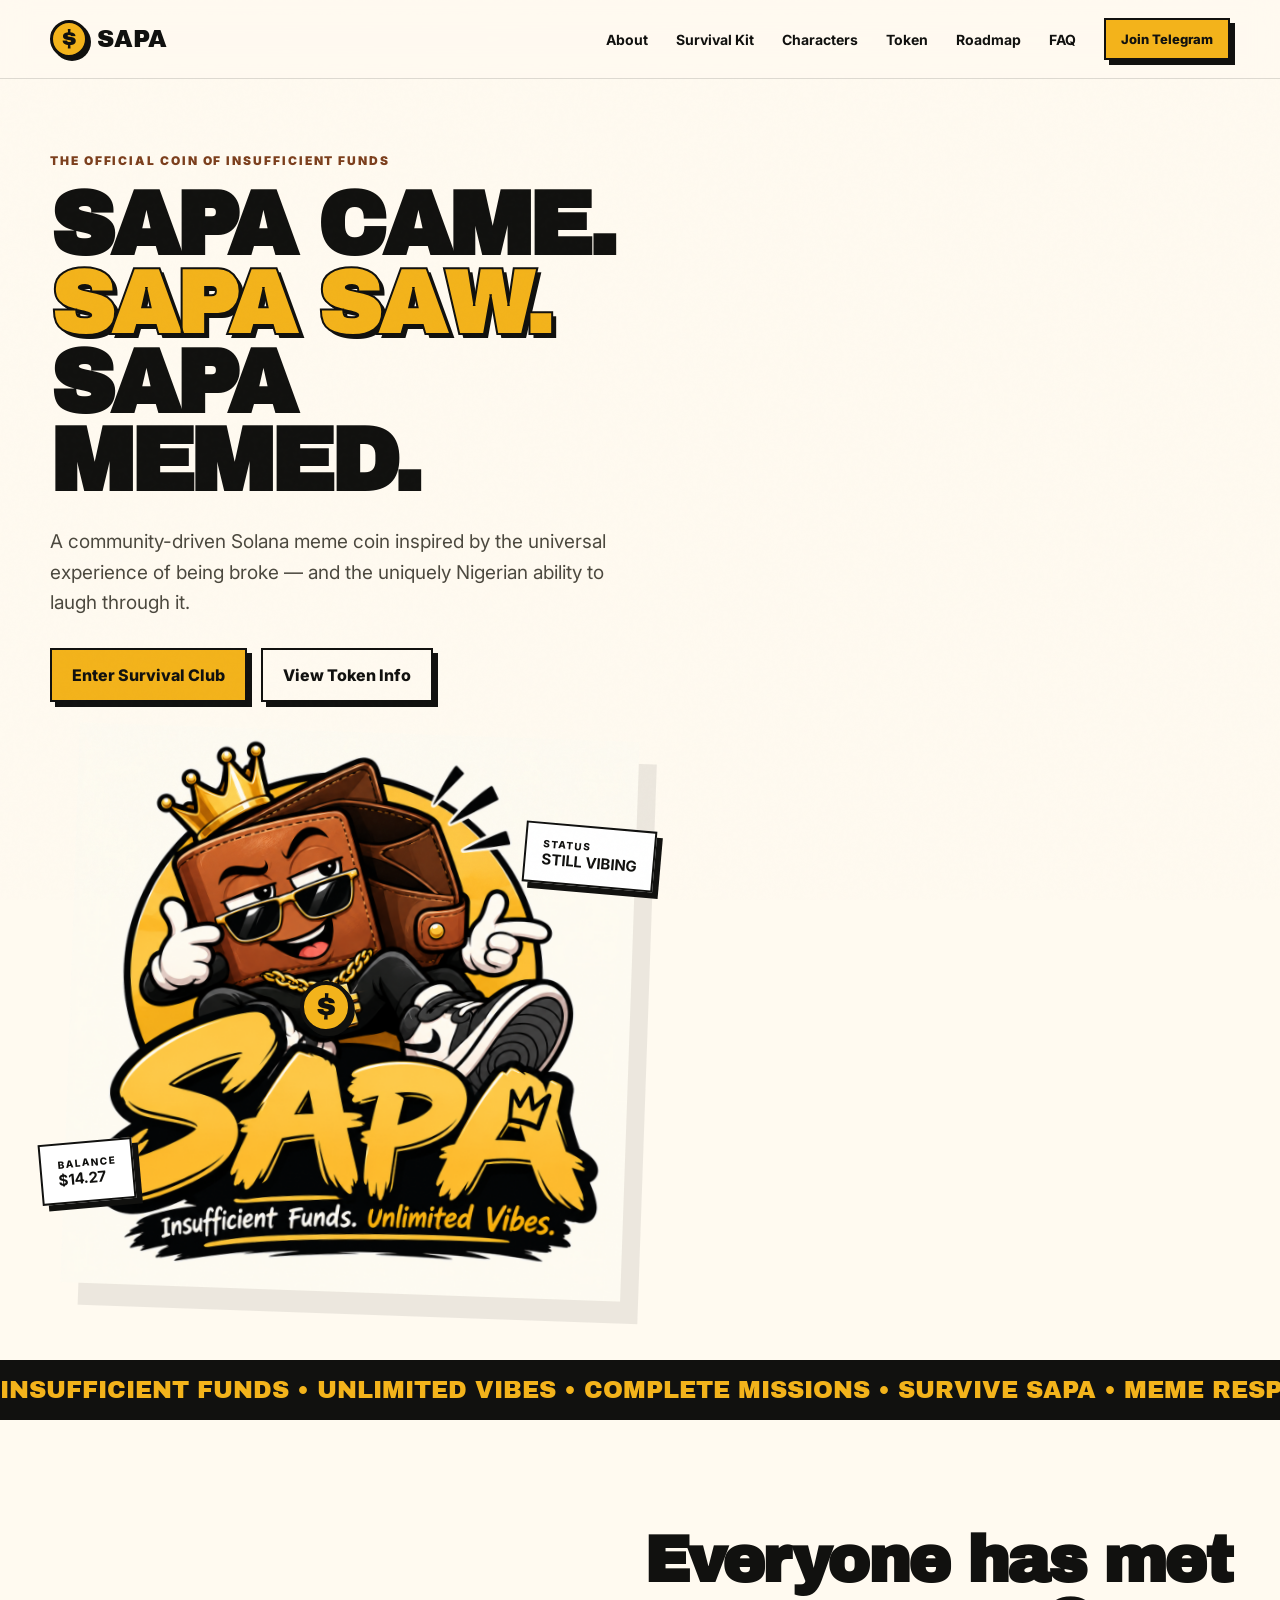
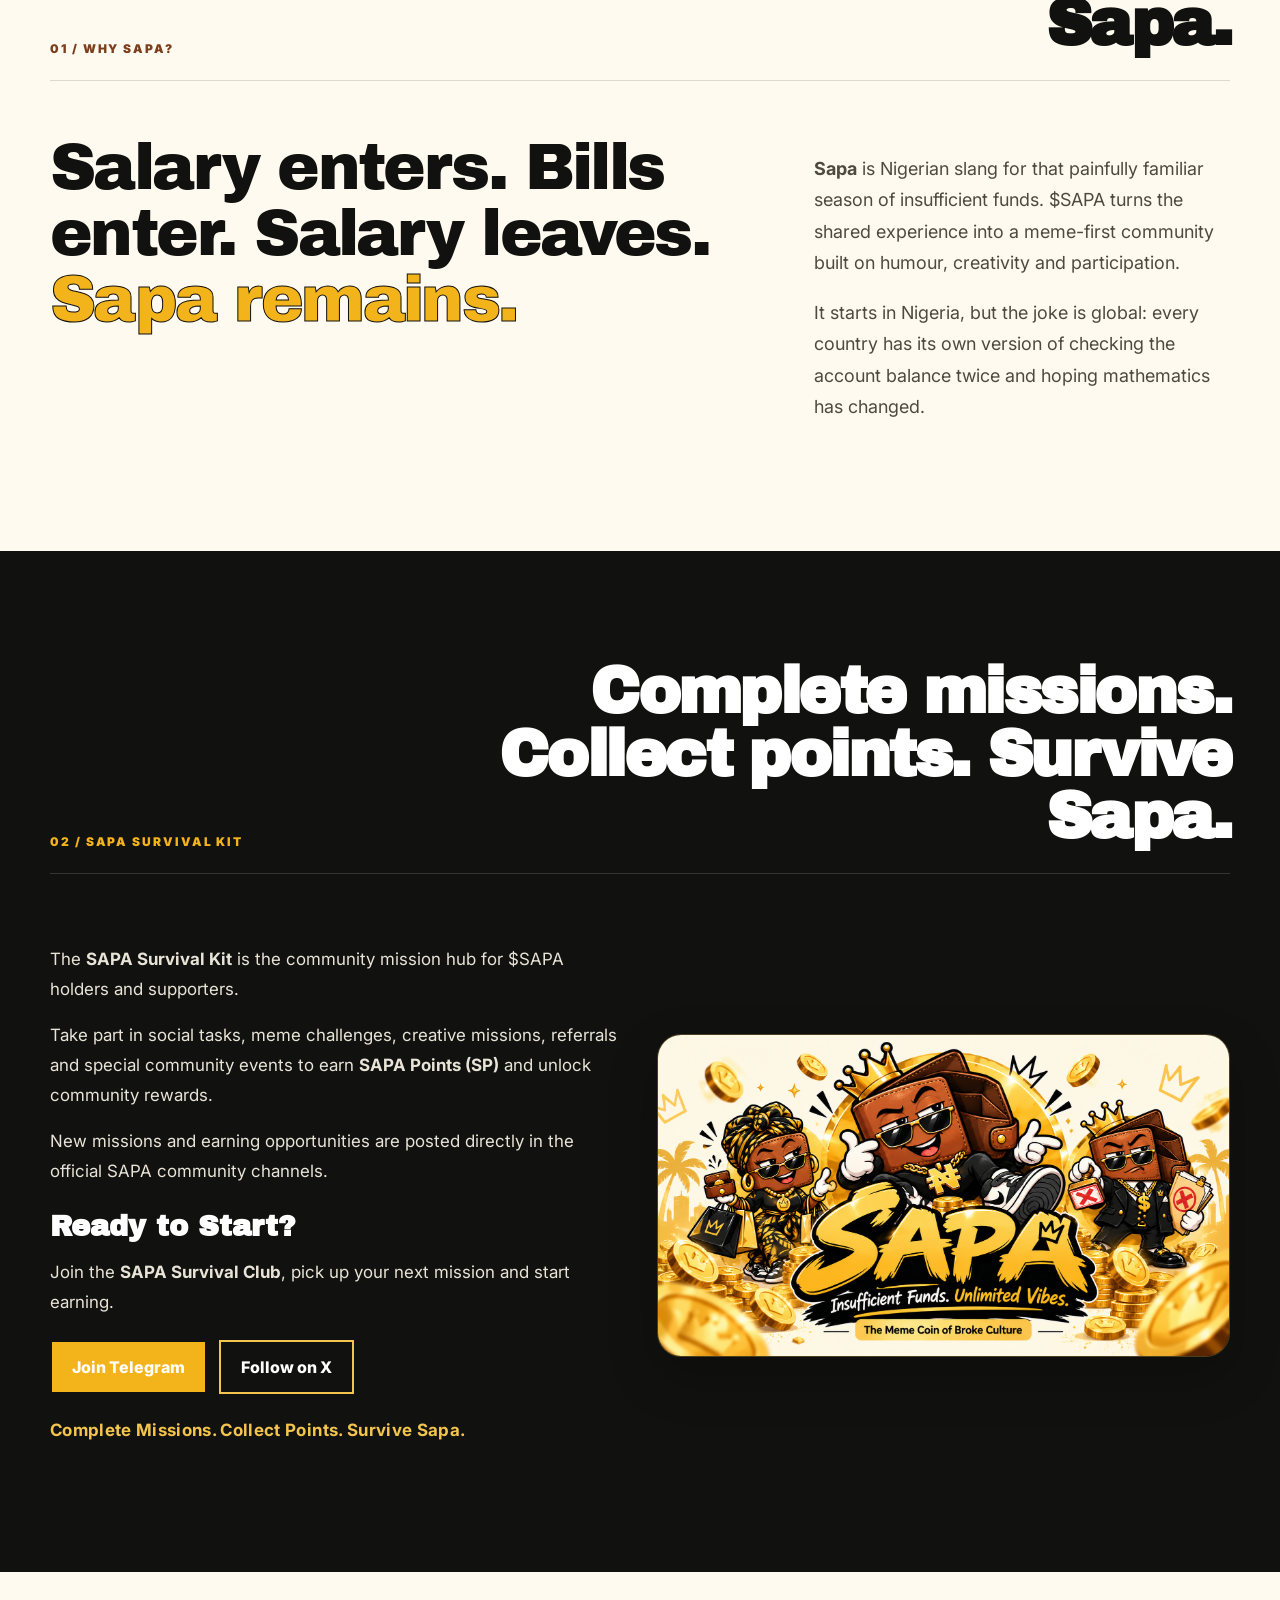
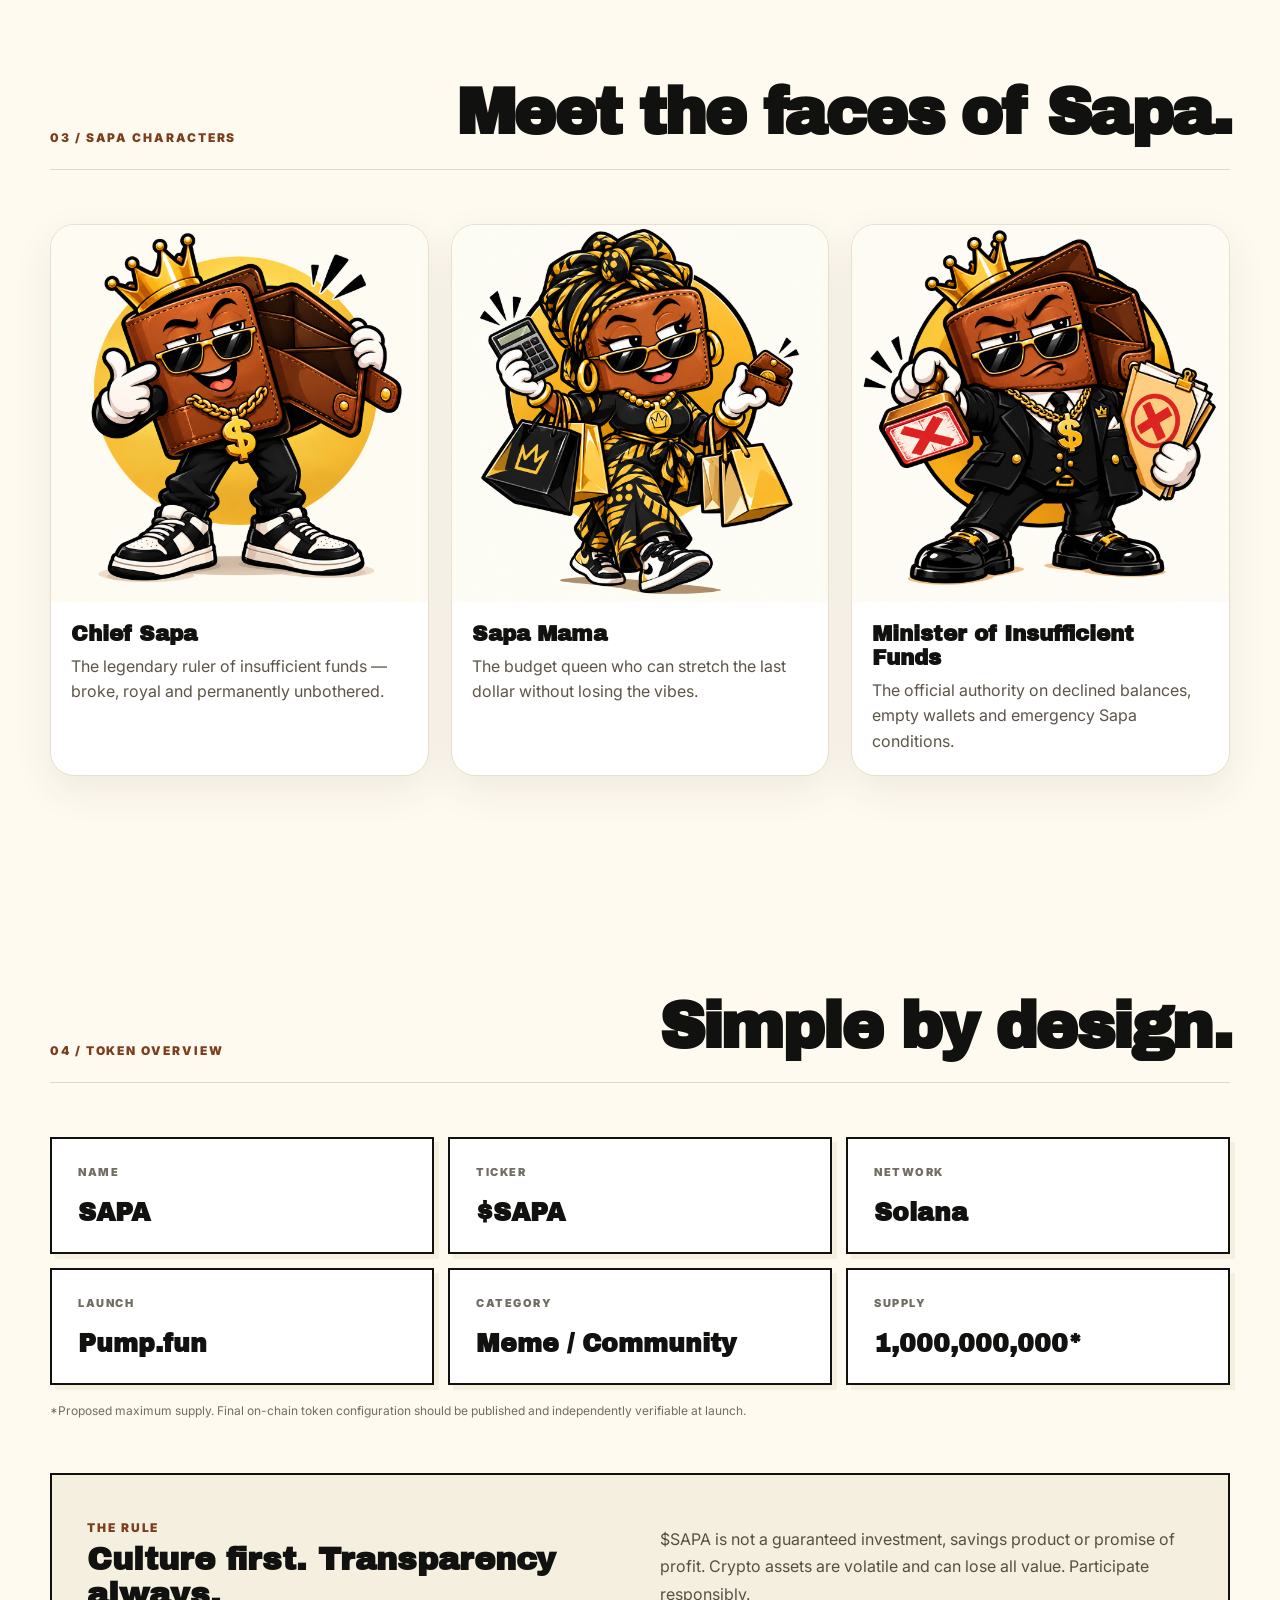
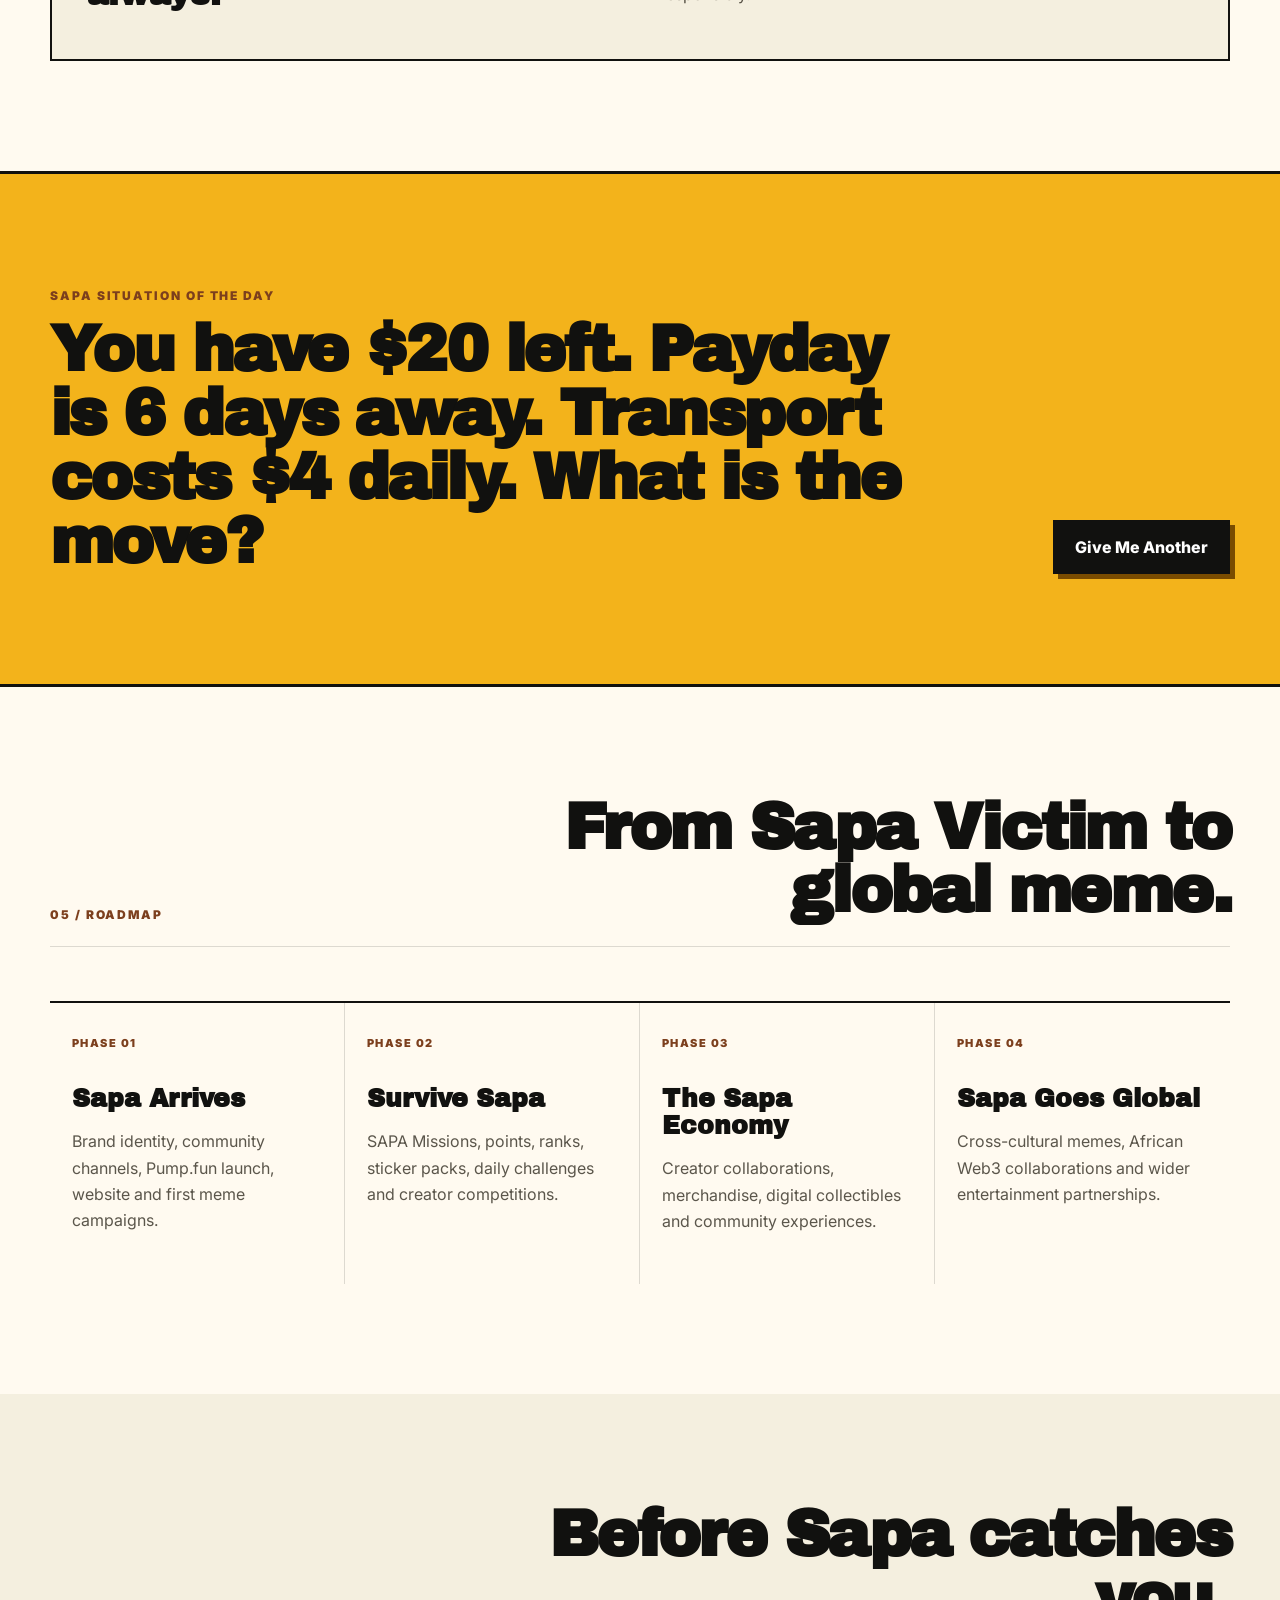
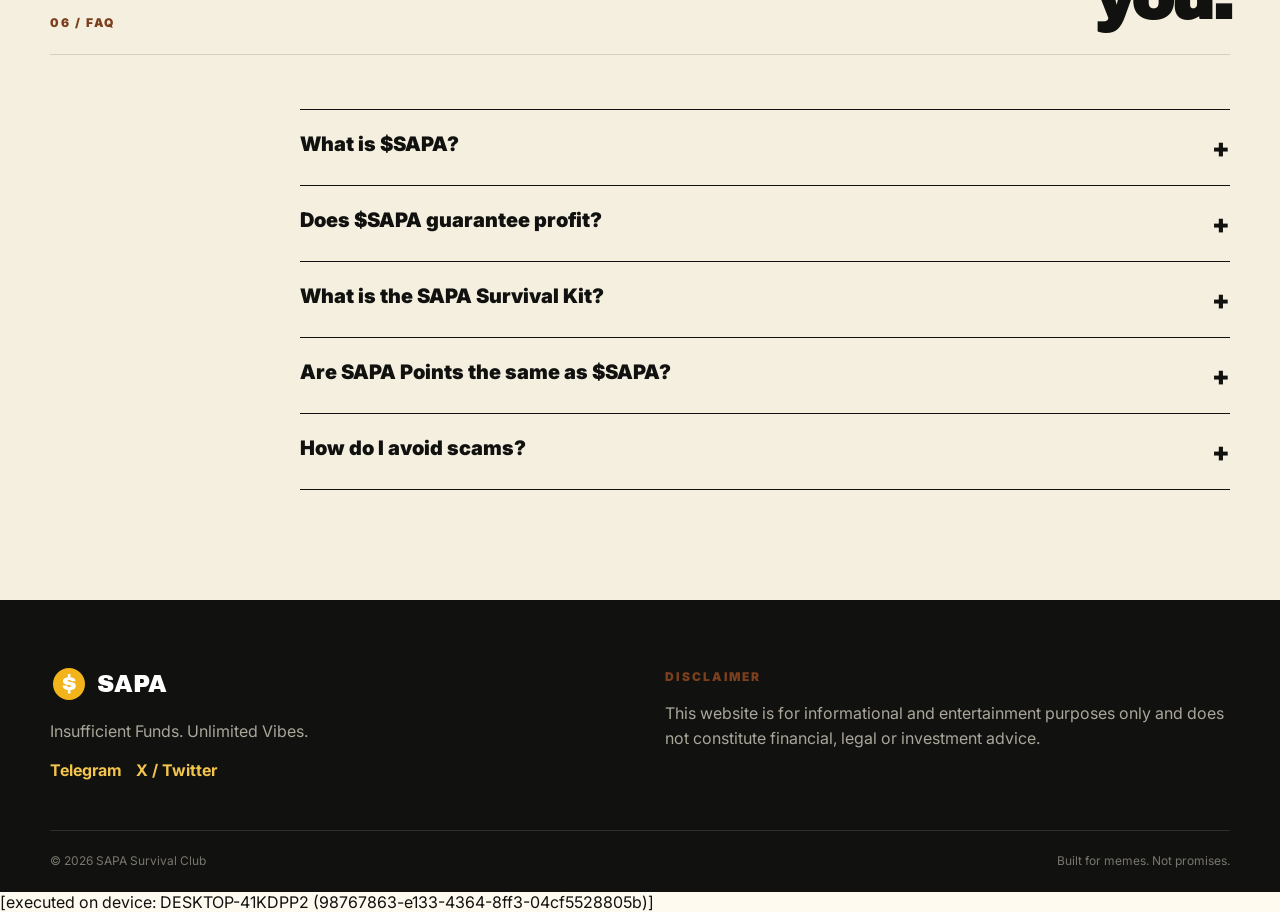
==== commit 8eae0256: "Add favicon" ====
--- a/index.html
+++ b/index.html
@@ -1,4 +1,4 @@
-!DOCTYPE html>
+<!DOCTYPE html>
 <html lang="en">
 <head>
   <meta charset="UTF-8" />
@@ -8,6 +8,8 @@
   <meta name="description" content="$SAPA — Insufficient Funds. Unlimited Vibes. A community-driven meme culture website inspired by Nigerian internet culture." />
   <title>$SAPA — Insufficient Funds. Unlimited Vibes.</title>
   <meta name="robots" content="index,follow" />
+  <link rel="icon" type="image/png" href="chief-sapa.png" sizes="192x192" />
+  <link rel="apple-touch-icon" href="chief-sapa.png" />
   <link rel="preconnect" href="https://fonts.googleapis.com">
   <link rel="preconnect" href="https://fonts.gstatic.com" crossorigin>
   <link href="https://fonts.googleapis.com/css2?family=Archivo+Black&family=Inter:wght@400;500;600;700;800&display=swap" rel="stylesheet">
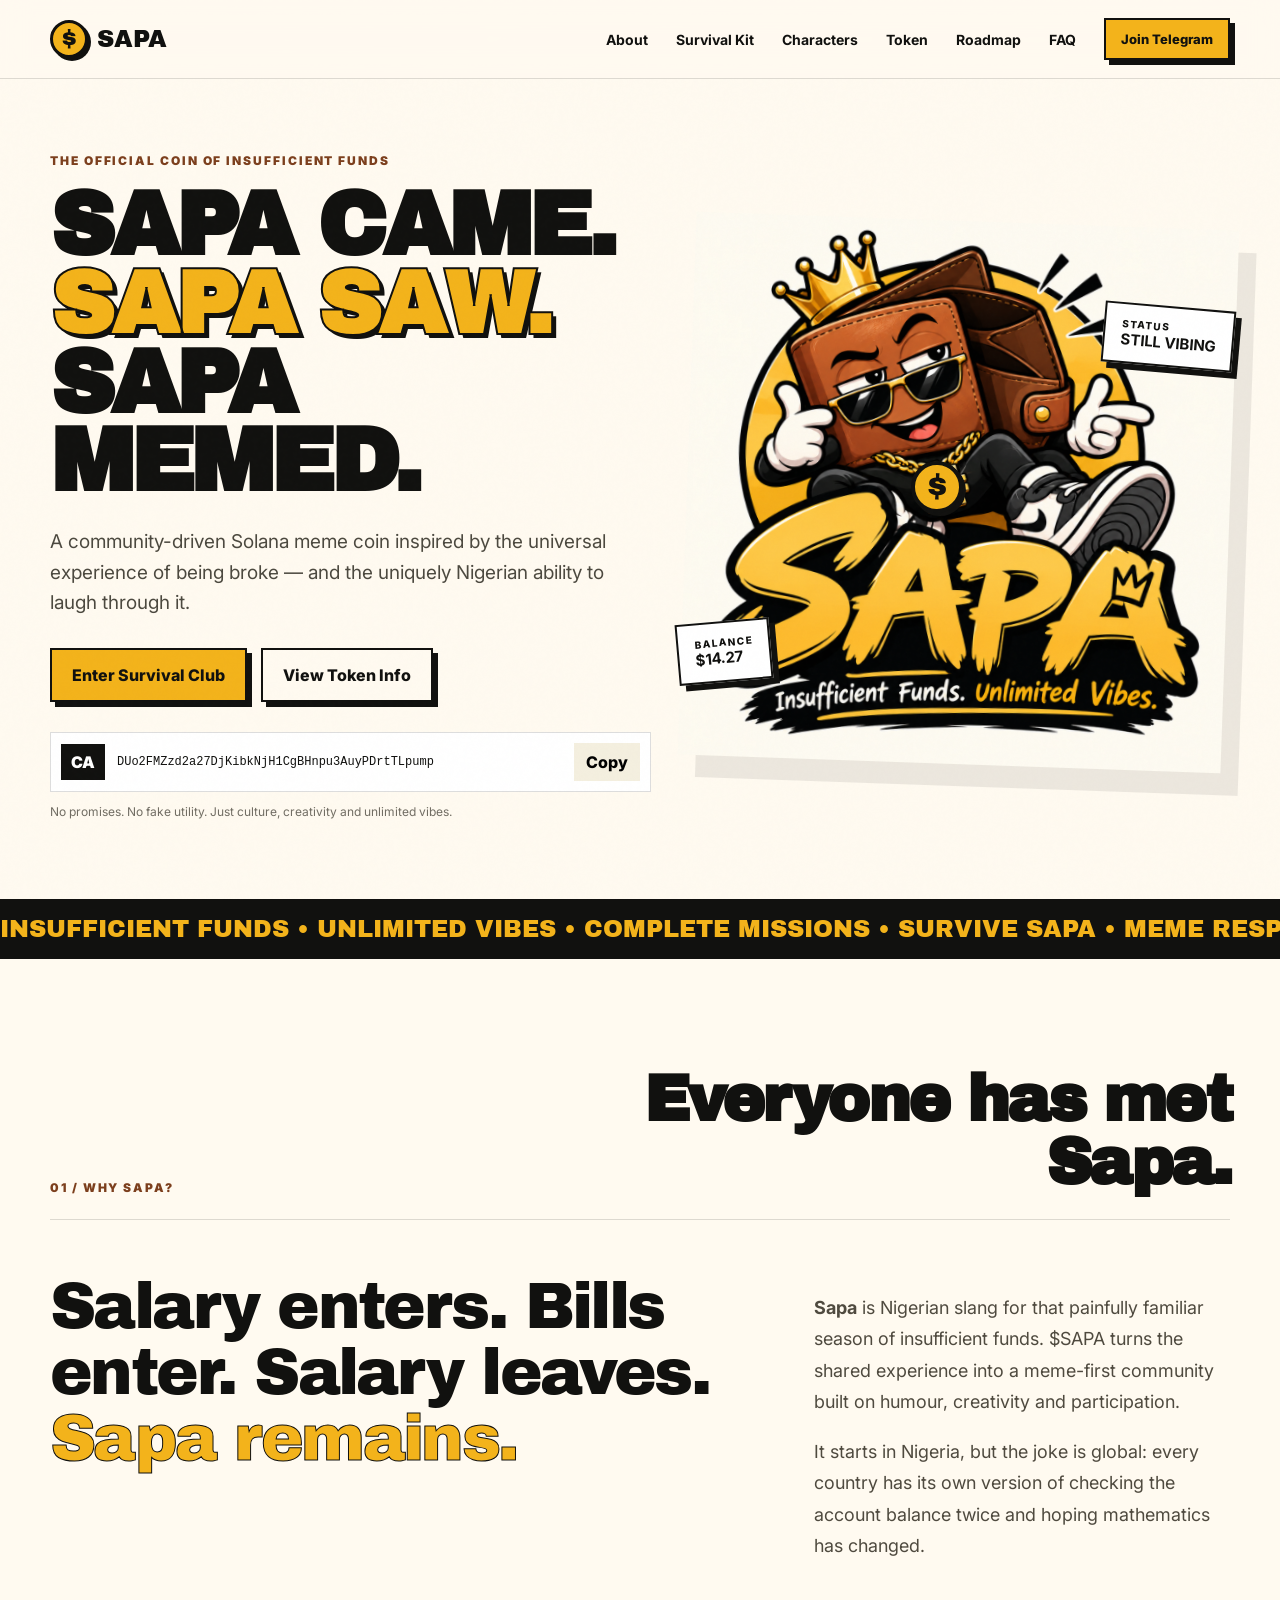
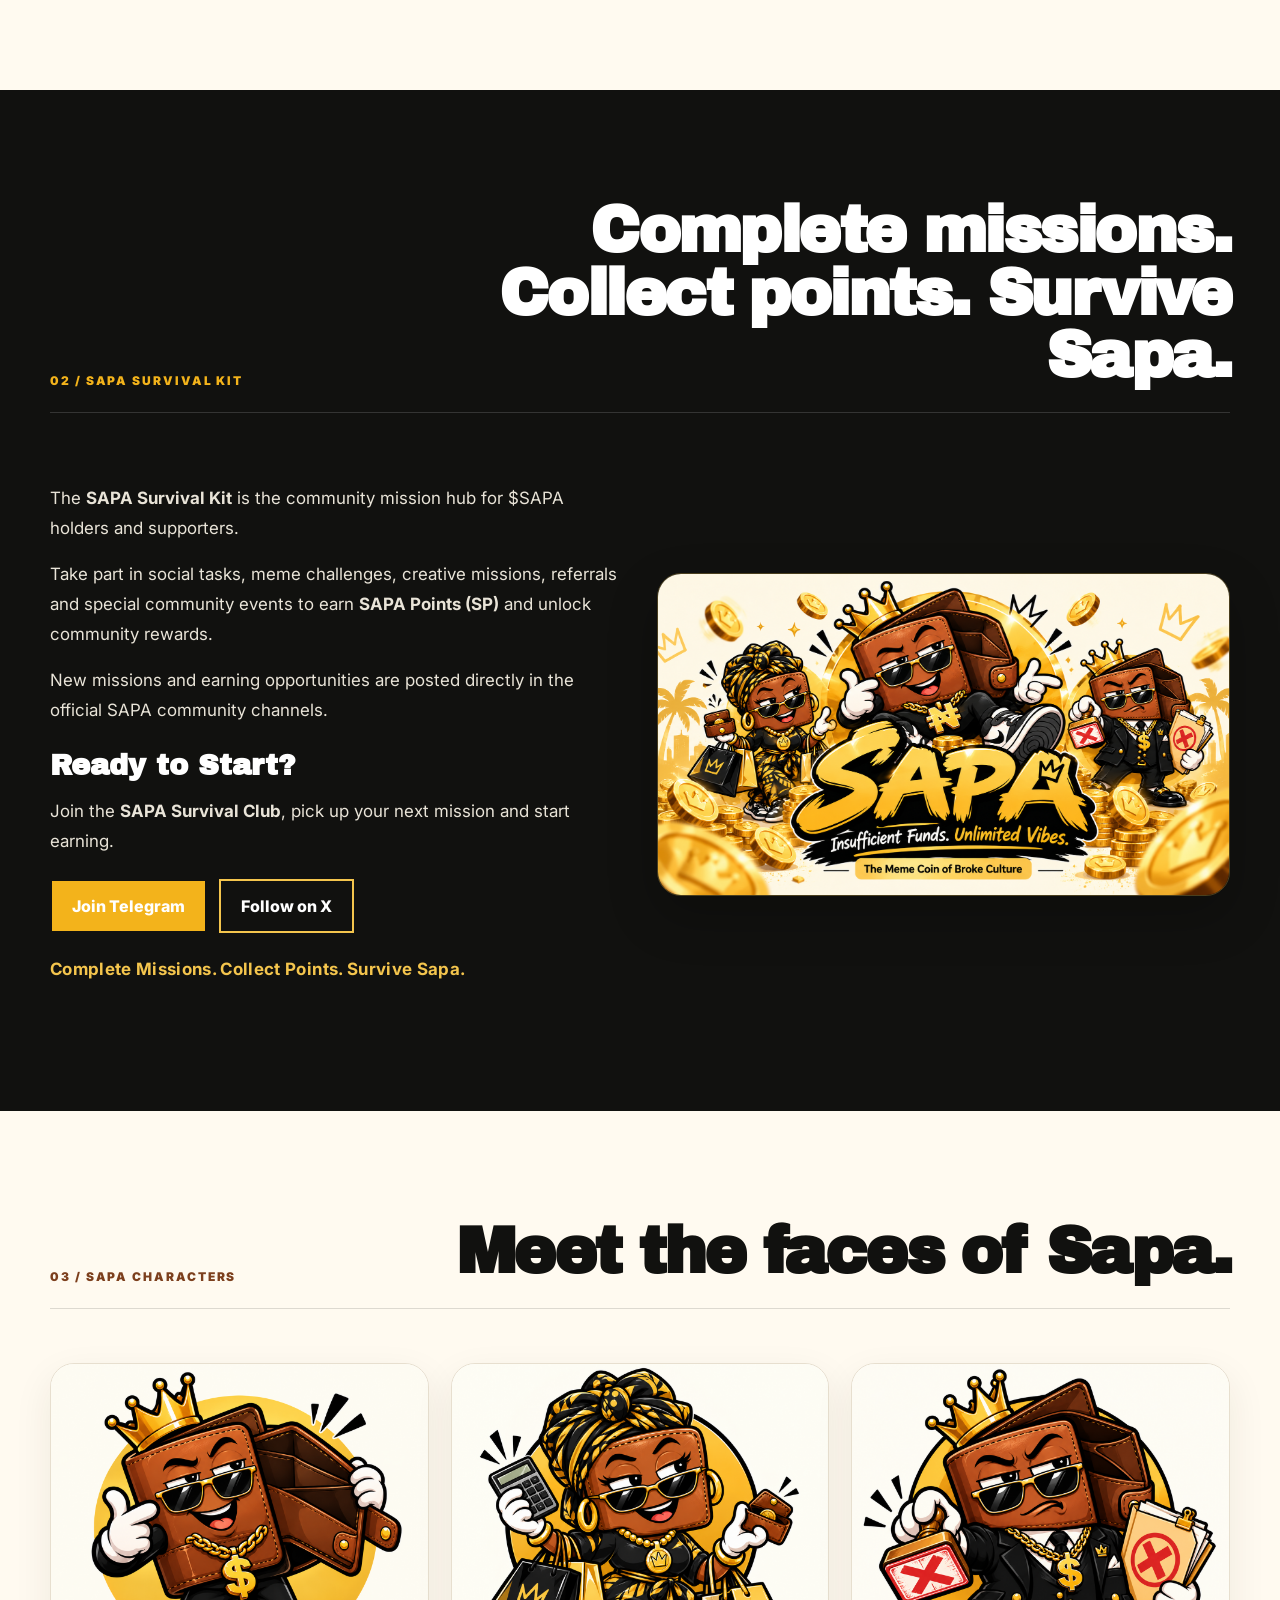
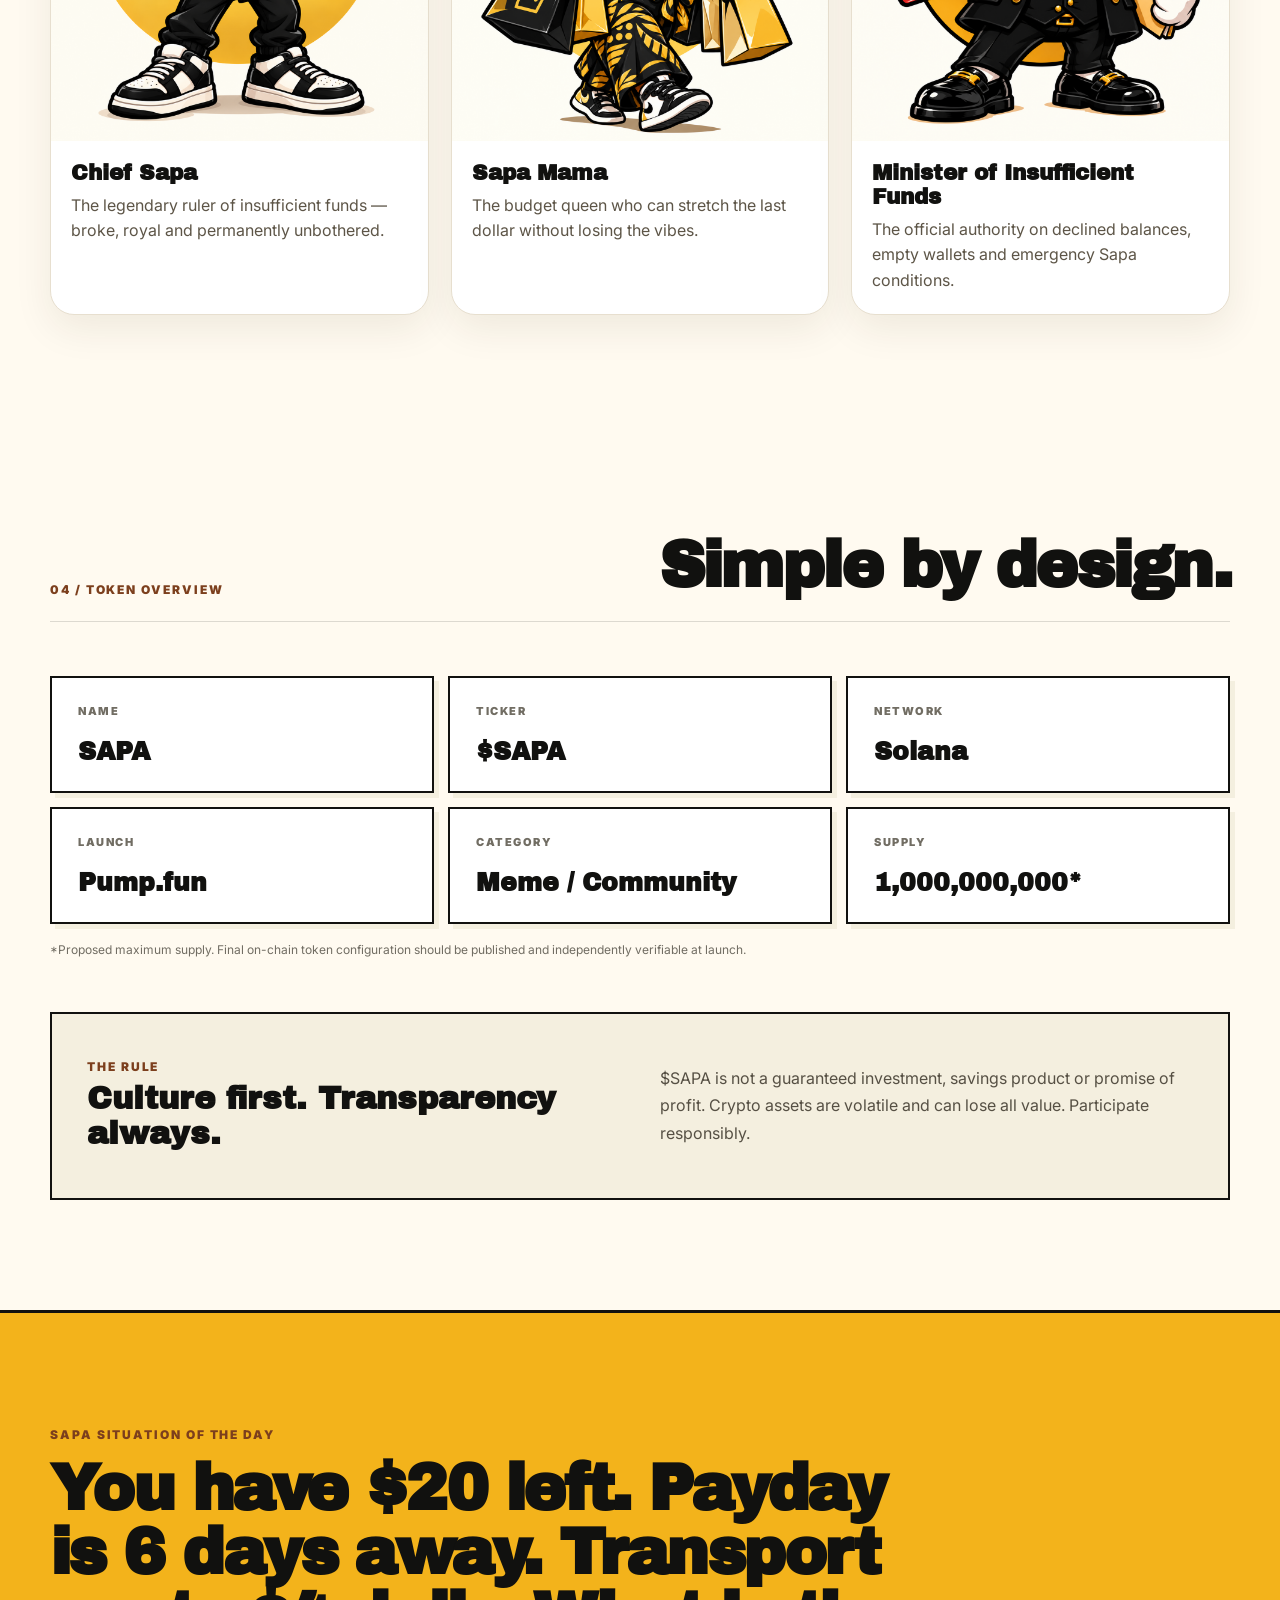
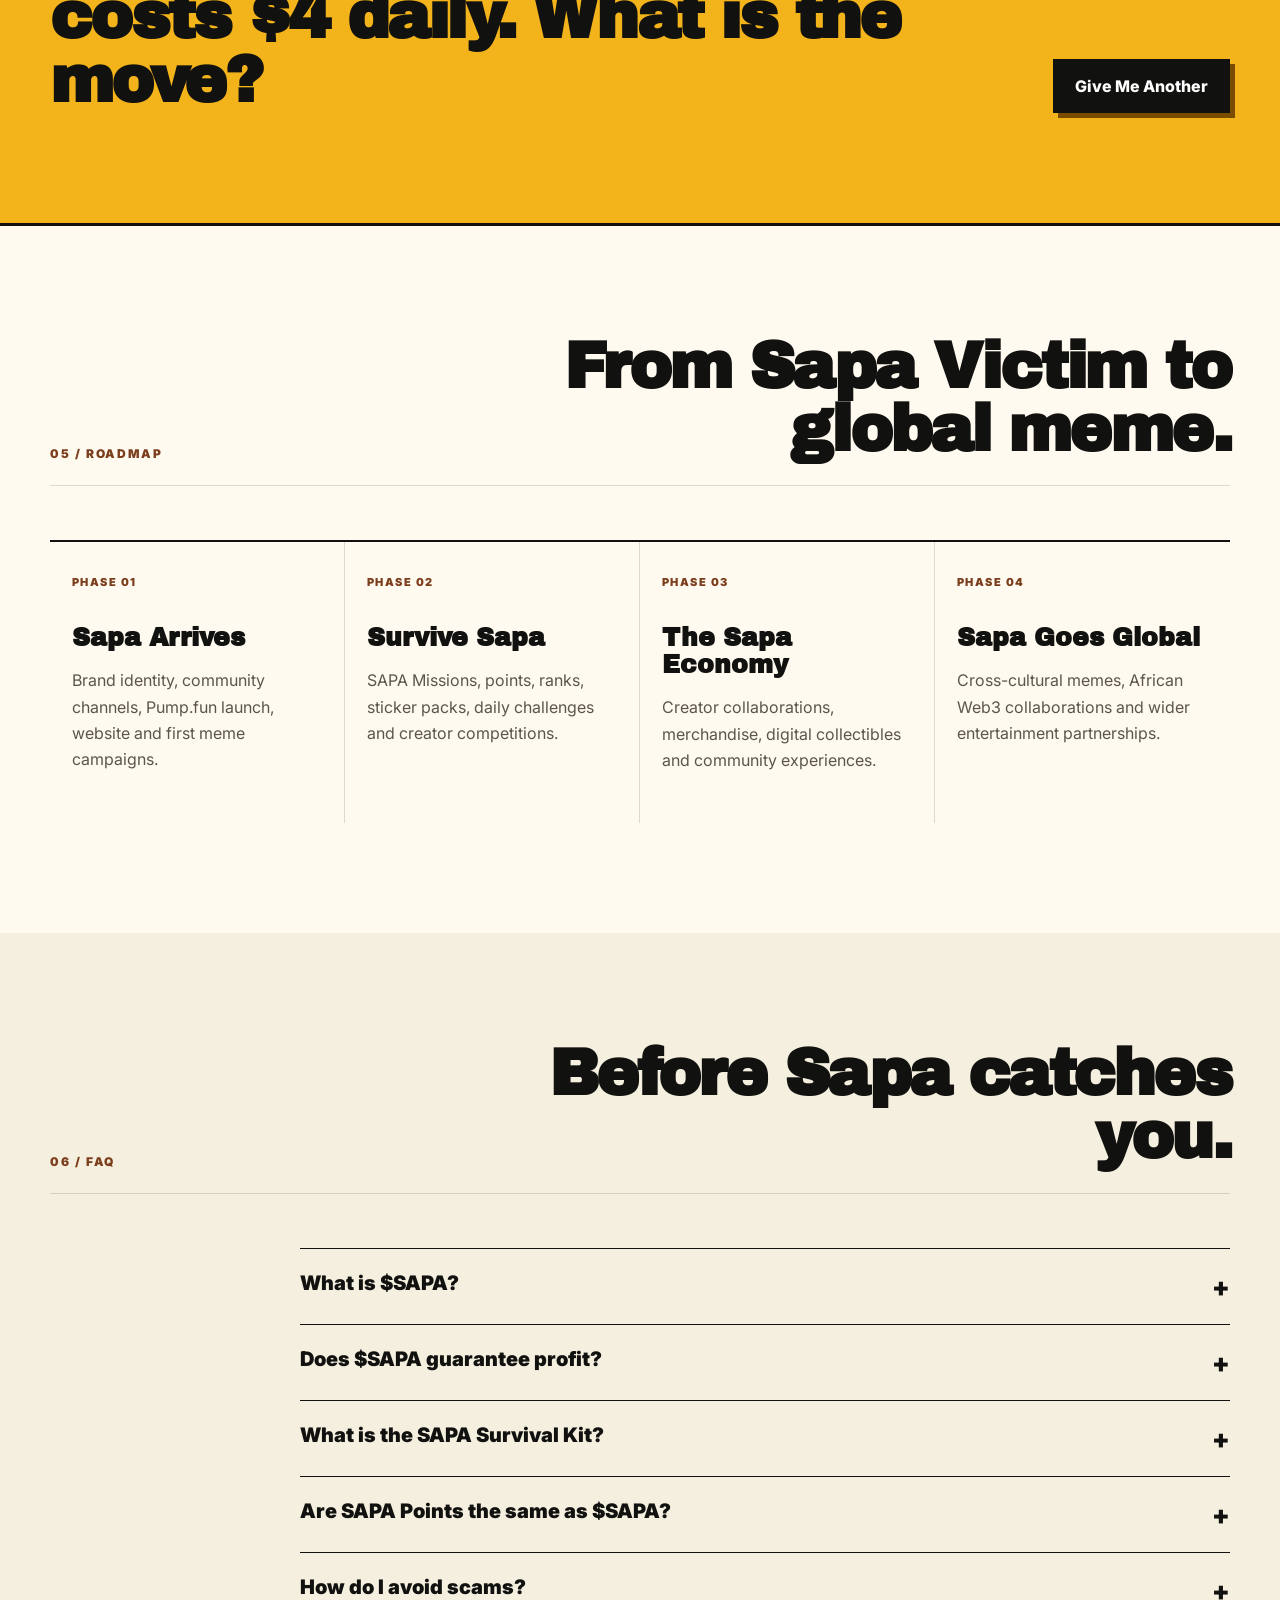
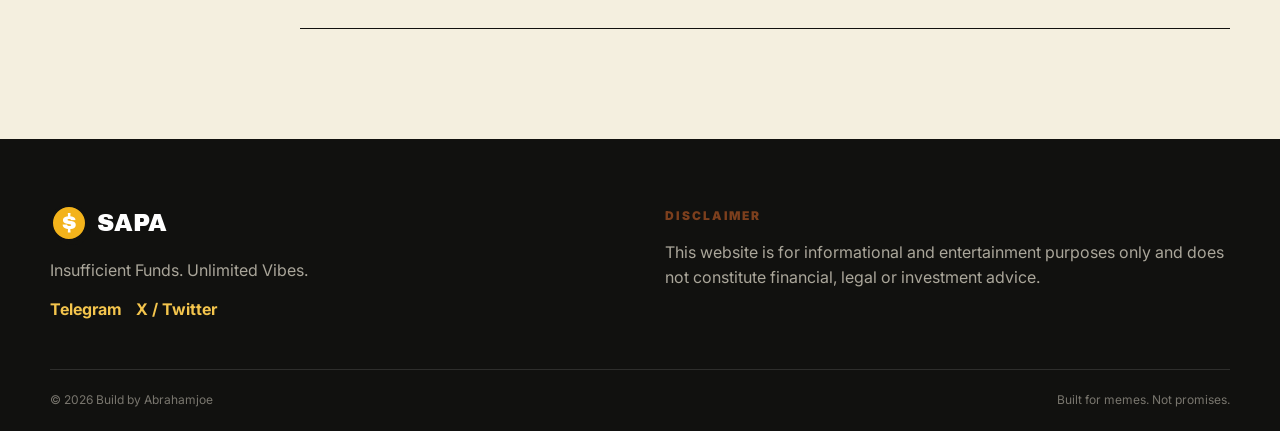
==== commit f1adb0c4: "Add a contact address" ====
--- a/index.html
+++ b/index.html
@@ -43,7 +43,14 @@
           <a class="btn" href="#survival">Enter Survival Club</a>
           <a class="btn btn-ghost" href="#token">View Token Info</a>
         </div>
-        
+        <div class="contract-card" role="group" aria-label="Contract address placeholder">
+          <span>CA</span>
+          <code id="contract">DUo2FMZzd2a27DjKibkNjH1CgBHnpu3AuyPDrtTLpump</code>
+          <button id="copyBtn">Copy</button>
+        </div>
+        <p class="microcopy">No promises. No fake utility. Just culture, creativity and unlimited vibes.</p>
+      </div>
+
       <div class="hero-art">
         <div class="halo"></div>
         <img src="sapa-logo.png" alt="SAPA crowned wallet mascot" />
@@ -177,11 +184,9 @@
       <div><div class="brand"><span class="coin-dot">$</span><span>SAPA</span></div><p>Insufficient Funds. Unlimited Vibes.</p><div class="footer-socials"><a href="https://t.me/SAPALetMyPeopleGo" target="_blank" rel="noopener">Telegram</a><a href="https://x.com/Sapamemecoin" target="_blank" rel="noopener">X / Twitter</a></div></div>
       <div><span class="label">DISCLAIMER</span><p>This website is for informational and entertainment purposes only and does not constitute financial, legal or investment advice.</p></div>
     </div>
-    <div class="container footer-bottom"><span>© 2026 SAPA Survival Club</span><span>Built for memes. Not promises.</span></div>
+    <div class="container footer-bottom"><span>© 2026 Build by <a href="https://x.com/Abraham58880808">Abrahamjoe</a></span><span>Built for memes. Not promises.</span></div>
   </footer>
 
   <script src="script.js"></script>
 </body>
 </html>
-
-[executed on device: DESKTOP-41KDPP2 (98767863-e133-4364-8ff3-04cf5528805b)]
